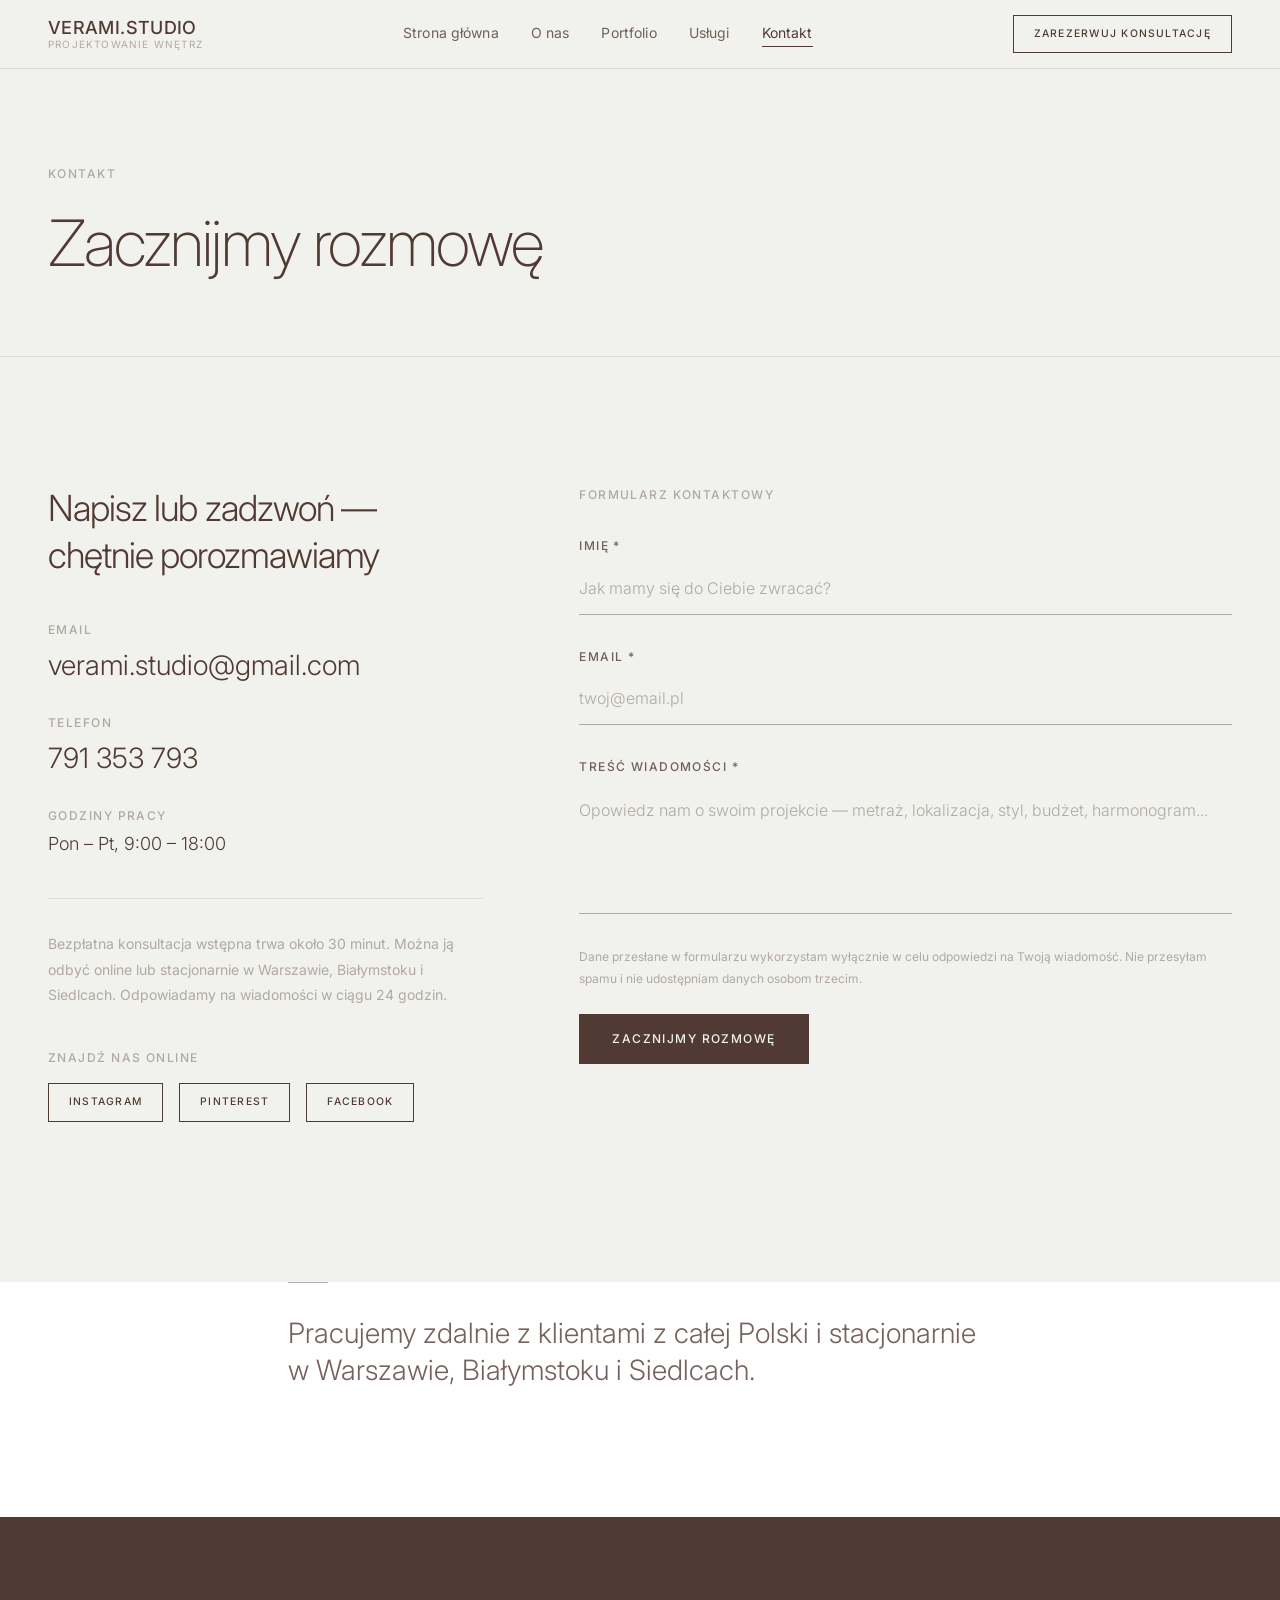
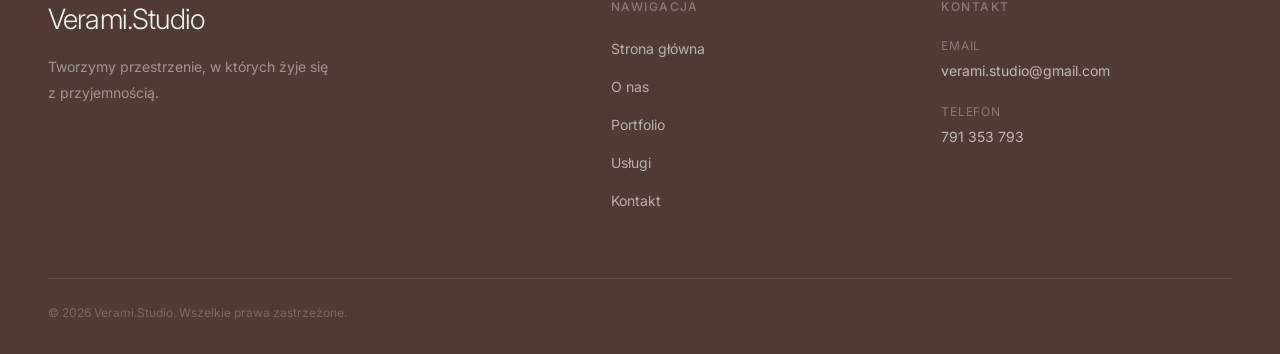
==== kontakt.html @ 72ee15d8 "SEO + social: dodano Facebook do kontakt.html i sameAs w schema.org, fix robots.txt/sitemap domena, " ====
<!DOCTYPE html>
<html lang="pl">
<head>
  <meta charset="UTF-8" />
  <meta name="viewport" content="width=device-width, initial-scale=1.0" />

  <title>Kontakt — Zarezerwuj Konsultację | Verami.Studio</title>
  <meta name="description"
        content="Skontaktuj się z Verami.Studio — architekci wnętrz. Email: verami.studio@gmail.com, tel. 791 353 793. Działamy w Warszawie, Białymstoku i Siedlcach. Bezpłatna konsultacja." />
  <meta name="author"      content="Verami.Studio" />
  <meta name="robots"      content="index, follow, max-snippet:-1" />
  <meta name="theme-color" content="#523A34" />
  <link rel="canonical"    href="https://veramistudio.pl/kontakt.html" />

  <!-- Open Graph -->
  <meta property="og:type"        content="website" />
  <meta property="og:site_name"   content="Verami.Studio" />
  <meta property="og:locale"      content="pl_PL" />
  <meta property="og:url"         content="https://veramistudio.pl/kontakt.html" />
  <meta property="og:title"       content="Kontakt — Verami.Studio" />
  <meta property="og:description" content="Zarezerwuj bezpłatną konsultację z architektem wnętrz. Odpowiadam w 24h." />
  <meta property="og:image"       content="https://veramistudio.pl/assets/og-image.jpg" />
  <meta property="og:image:width"  content="1200" />
  <meta property="og:image:height" content="630" />

  <meta name="twitter:card"        content="summary_large_image" />
  <meta name="twitter:title"       content="Kontakt — Verami.Studio" />
  <meta name="twitter:description" content="Zarezerwuj bezpłatną konsultację. Email: verami.studio@gmail.com" />
  <meta name="twitter:image"       content="https://veramistudio.pl/assets/og-image.jpg" />

  <!-- Preconnect -->
  <link rel="preconnect" href="https://fonts.googleapis.com" />
  <link rel="preconnect" href="https://fonts.gstatic.com" crossorigin />
  <link rel="preconnect" href="https://formspree.io" />

  <!-- CSS -->
  <link rel="stylesheet" href="css/tokens.css" />
  <link rel="stylesheet" href="css/base.css" />
  <link rel="stylesheet" href="css/layout.css" />
  <link rel="stylesheet" href="css/components.css" />
  <link rel="stylesheet" href="css/animations.css" />
  <link rel="stylesheet" href="css/responsive.css" />
  <link rel="stylesheet" href="https://fonts.googleapis.com/css2?family=Inter:wght@200;300;400;500;600&display=swap" />

  <!-- Favicon -->
  <link rel="icon"             href="assets/favicon.ico" sizes="any" />
  <link rel="icon"             href="assets/favicon.svg" type="image/svg+xml" />
  <link rel="apple-touch-icon" href="assets/apple-touch-icon.png" />

  <!-- Schema.org -->
  <script type="application/ld+json">
  {
    "@context": "https://schema.org",
    "@type": "ContactPage",
    "name": "Kontakt — Verami.Studio",
    "url": "https://veramistudio.pl/kontakt.html",
    "description": "Formularz kontaktowy i dane do Verami.Studio — architekci wnętrz, Warszawa, Białystok, Siedlce.",
    "publisher": {
      "@type": "LocalBusiness",
      "@id": "https://veramistudio.pl/#business",
      "name": "Verami.Studio",
      "telephone": "+48791353793",
      "email": "verami.studio@gmail.com",
      "address": {
        "@type": "PostalAddress",
        "addressLocality": "Warszawa",
        "addressCountry": "PL"
      }
    }
  }
  </script>
</head>
<body>

<a href="#main-content" class="skip-link">Przejdź do treści</a>

<!-- NAV -->
<header class="nav is-scrolled" role="banner">
  <div class="nav__inner">
    <a href="index.html" class="nav__logo" aria-label="Verami.Studio — strona główna">
      <span class="nav__logo-name">Verami.Studio</span>
      <span class="nav__logo-tagline">Projektowanie wnętrz</span>
    </a>
    <nav class="nav__links" aria-label="Nawigacja główna">
      <a href="index.html"     class="nav__link">Strona główna</a>
      <a href="o-mnie.html"    class="nav__link">O nas</a>
      <a href="portfolio.html" class="nav__link">Portfolio</a>
      <a href="uslugi.html"    class="nav__link">Usługi</a>
      <a href="kontakt.html"   class="nav__link" aria-current="page">Kontakt</a>
    </nav>
    <a href="kontakt.html" class="btn btn--outline btn--sm nav__cta">Zarezerwuj konsultację</a>
    <button class="nav__hamburger" aria-label="Otwórz menu" aria-expanded="false" aria-controls="mobile-menu">
      <span></span><span></span><span></span>
    </button>
  </div>
</header>

<nav class="nav__mobile" id="mobile-menu" aria-label="Menu mobilne">
  <a href="index.html"     class="nav__mobile-link">Strona główna</a>
  <a href="o-mnie.html"    class="nav__mobile-link">O nas</a>
  <a href="portfolio.html" class="nav__mobile-link">Portfolio</a>
  <a href="uslugi.html"    class="nav__mobile-link">Usługi</a>
  <a href="kontakt.html"   class="nav__mobile-link">Kontakt</a>
  <a href="kontakt.html" class="btn btn--outline nav__mobile-cta">Zarezerwuj konsultację</a>
</nav>

<main id="main-content">

  <!-- PAGE HERO -->
  <section class="page-hero page-hero--hidden-mobile" aria-labelledby="page-title">
    <div class="container">
      <span class="page-hero__label">Kontakt</span>
      <h1 class="page-hero__title reveal" id="page-title">Zacznijmy rozmowę</h1>
    </div>
  </section>

  <!-- CONTACT LAYOUT -->
  <section class="section" aria-labelledby="contact-heading">
    <div class="container">
      <h2 class="sr-only" id="contact-heading">Dane kontaktowe i formularz</h2>

      <div class="contact-layout">

        <!-- Dane kontaktowe -->
        <div>
          <h3 class="contact-info__title reveal">
            Napisz lub zadzwoń —<br />chętnie porozmawiamy
          </h3>

          <address style="font-style:normal;" class="reveal reveal-delay-1">
            <div class="contact-info__item">
              <span class="contact-info__label">Email</span>
              <a href="mailto:verami.studio@gmail.com" class="contact-info__value">
                verami.studio@gmail.com
              </a>
            </div>
            <div class="contact-info__item">
              <span class="contact-info__label">Telefon</span>
              <a href="tel:+48791353793" class="contact-info__value">
                791&nbsp;353&nbsp;793
              </a>
            </div>
            <div class="contact-info__item" style="margin-top:var(--space-4);">
              <span class="contact-info__label">Godziny pracy</span>
              <p class="contact-info__value" style="font-size:var(--text-md);">
                Pon &ndash; Pt, 9:00 &ndash; 18:00
              </p>
            </div>
          </address>

          <p class="contact-info__note reveal reveal-delay-2">
            Bezpłatna konsultacja wstępna trwa około 30 minut.
            Można ją odbyć online lub stacjonarnie w Warszawie, Białymstoku i Siedlcach.
            Odpowiadamy na wiadomości w ciągu 24 godzin.
          </p>

          <div class="reveal reveal-delay-3" style="margin-top:var(--space-10);">
            <p class="contact-info__label" style="margin-bottom:var(--space-4);">Znajdź nas online</p>
            <div style="display:flex;gap:var(--space-4);flex-wrap:wrap;">
              <a href="https://www.instagram.com/verami.studio"
                 class="btn btn--outline btn--sm"
                 rel="noopener noreferrer"
                 target="_blank"
                 aria-label="Instagram Verami.Studio (otwiera się w nowej karcie)">
                Instagram
              </a>
              <a href="https://www.pinterest.com/veramistudio"
                 class="btn btn--outline btn--sm"
                 rel="noopener noreferrer"
                 target="_blank"
                 aria-label="Pinterest Verami.Studio (otwiera się w nowej karcie)">
                Pinterest
              </a>
              <a href="https://www.facebook.com/share/1Arv1LJ2Z5/"
                 class="btn btn--outline btn--sm"
                 rel="noopener noreferrer"
                 target="_blank"
                 aria-label="Facebook Verami.Studio (otwiera się w nowej karcie)">
                Facebook
              </a>
            </div>
          </div>
        </div>

        <!-- Formularz -->
        <div class="reveal reveal-delay-2">
          <p class="label" style="margin-bottom:var(--space-8);">Formularz kontaktowy</p>

          <div id="form-status"
               class="form__status"
               role="alert"
               aria-live="polite"
               aria-atomic="true"></div>

          <form class="form"
                id="contact-form"
                novalidate
                aria-label="Formularz kontaktowy Verami.Studio">

            <div class="form__group">
              <label class="form__label" for="field-name">
                Imię <span aria-label="pole wymagane">*</span>
              </label>
              <input
                class="form__input"
                type="text"
                id="field-name"
                name="name"
                placeholder="Jak mamy się do Ciebie zwracać?"
                autocomplete="given-name"
                required
                aria-required="true"
                aria-describedby="name-error"
              />
              <span id="name-error" class="sr-only" aria-live="polite"></span>
            </div>

            <div class="form__group">
              <label class="form__label" for="field-email">
                Email <span aria-label="pole wymagane">*</span>
              </label>
              <input
                class="form__input"
                type="email"
                id="field-email"
                name="email"
                placeholder="twoj@email.pl"
                autocomplete="email"
                required
                aria-required="true"
                aria-describedby="email-error"
              />
              <span id="email-error" class="sr-only" aria-live="polite"></span>
            </div>

            <div class="form__group">
              <label class="form__label" for="field-message">
                Treść wiadomości <span aria-label="pole wymagane">*</span>
              </label>
              <textarea
                class="form__textarea"
                id="field-message"
                name="message"
                placeholder="Opowiedz nam o swoim projekcie — metraż, lokalizacja, styl, budżet, harmonogram..."
                required
                aria-required="true"
                aria-describedby="message-error"
              ></textarea>
              <span id="message-error" class="sr-only" aria-live="polite"></span>
            </div>

            <div>
              <p style="font-size:var(--text-xs);color:var(--color-dark-40);margin-bottom:var(--space-6);line-height:var(--leading-loose);">
                Dane przesłane w formularzu wykorzystam wyłącznie w celu odpowiedzi
                na Twoją wiadomość. Nie przesyłam spamu i nie udostępniam danych
                osobom trzecim.
              </p>
              <button type="submit" class="btn btn--primary form__submit">
                Zacznijmy rozmowę
              </button>
            </div>

          </form>
        </div>

      </div>
    </div>
  </section>

  <!-- LOKALIZACJA -->
  <section class="section" style="background:var(--color-white);padding-top:0;" aria-label="Lokalizacja">
    <div class="container container--narrow">
      <span class="divider reveal" aria-hidden="true"></span>
      <p class="reveal reveal-delay-1"
         style="font-size:var(--text-xl);font-weight:300;color:var(--color-dark-80);line-height:var(--leading-snug);">
        Pracujemy zdalnie z klientami z całej Polski
        i stacjonarnie w Warszawie, Białymstoku i Siedlcach.
      </p>
    </div>
  </section>

</main>

<footer class="footer" role="contentinfo">
  <div class="container">
    <div class="footer__grid">
      <div>
        <p class="footer__brand-name">Verami.Studio</p>
        <p class="footer__brand-desc">Tworzymy przestrzenie, w których żyje się z przyjemnością.</p>
      </div>
      <nav aria-label="Stopka — nawigacja">
        <p class="footer__heading">Nawigacja</p>
        <ul class="footer__links">
          <li><a href="index.html"     class="footer__link">Strona główna</a></li>
          <li><a href="o-mnie.html"    class="footer__link">O nas</a></li>
          <li><a href="portfolio.html" class="footer__link">Portfolio</a></li>
          <li><a href="uslugi.html"    class="footer__link">Usługi</a></li>
          <li><a href="kontakt.html"   class="footer__link">Kontakt</a></li>
        </ul>
      </nav>
      <address style="font-style:normal;">
        <p class="footer__heading">Kontakt</p>
        <div class="footer__contact-item">
          <span class="footer__contact-label">Email</span>
          <a href="mailto:verami.studio@gmail.com" class="footer__contact-value">verami.studio@gmail.com</a>
        </div>
        <div class="footer__contact-item">
          <span class="footer__contact-label">Telefon</span>
          <a href="tel:+48791353793" class="footer__contact-value">791&nbsp;353&nbsp;793</a>
        </div>
      </address>
    </div>
    <div class="footer__bottom">
      <p class="footer__copy">&copy; <span id="footer-year"></span> Verami.Studio. Wszelkie prawa zastrzeżone.</p>
    </div>
  </div>
</footer>

<script src="js/main.js"       defer></script>
<script src="js/animations.js" defer></script>
<script src="js/form.js"       defer></script>
<script>document.getElementById('footer-year').textContent = new Date().getFullYear();</script>
</body>
</html>
---- css/tokens.css ----
/* ============================================
   VERAMI.STUDIO — tokens.css
   Design tokens — zmienne CSS
   Wszystkie wartosci zdefiniowane w jednym miejscu
   ============================================ */

/* Import fontow z Google Fonts */
@import url('https://fonts.googleapis.com/css2?family=Inter:wght@200;300;400;500;600&display=swap');

:root {

  /* ----------------------------------------
     KOLORY
  ---------------------------------------- */

  /* Kolory marki */
  --color-dark:       #523A34;
  --color-dark-80:    rgba(82, 58, 52, 0.80);
  --color-dark-60:    rgba(82, 58, 52, 0.60);
  --color-dark-40:    rgba(82, 58, 52, 0.40);
  --color-dark-20:    rgba(82, 58, 52, 0.20);
  --color-dark-12:    rgba(82, 58, 52, 0.12);
  --color-dark-06:    rgba(82, 58, 52, 0.06);

  --color-light:      #F1F2ED;
  --color-light-80:   rgba(241, 242, 237, 0.80);
  --color-light-50:   rgba(241, 242, 237, 0.50);
  --color-white:      #FFFFFF;

  /* Kolory semantyczne */
  --color-bg:          var(--color-light);
  --color-text:        var(--color-dark);
  --color-border:      var(--color-dark-12);
  --color-border-mid:  var(--color-dark-40);

  /* ----------------------------------------
     TYPOGRAFIA
  ---------------------------------------- */

  --font-body:    'Inter', system-ui, -apple-system, sans-serif;
  /* Nie uzywamy Cormorant — konsekwentnie Inter */

  /* Skala rozmiarow */
  --text-2xs: 0.6875rem;   /*  11px */
  --text-xs:  0.75rem;     /*  12px */
  --text-sm:  0.875rem;    /*  14px */
  --text-base: 1rem;       /*  16px */
  --text-md:  1.125rem;    /*  18px */
  --text-lg:  1.375rem;    /*  22px */
  --text-xl:  1.75rem;     /*  28px */
  --text-2xl: 2.25rem;     /*  36px */
  --text-3xl: 3rem;        /*  48px */
  --text-4xl: 4rem;        /*  64px */
  --text-hero: clamp(2.75rem, 7vw, 5.5rem);

  /* Interlinie */
  --leading-tight:  1.12;
  --leading-snug:   1.32;
  --leading-normal: 1.62;
  --leading-loose:  1.82;

  /* Kerning */
  --tracking-tight:  -0.03em;
  --tracking-normal: -0.01em;
  --tracking-wide:   0.06em;
  --tracking-wider:  0.12em;
  --tracking-widest: 0.18em;

  /* ----------------------------------------
     SPACING
  ---------------------------------------- */

  --space-1:  0.25rem;   /*  4px */
  --space-2:  0.5rem;    /*  8px */
  --space-3:  0.75rem;   /* 12px */
  --space-4:  1rem;      /* 16px */
  --space-5:  1.25rem;   /* 20px */
  --space-6:  1.5rem;    /* 24px */
  --space-8:  2rem;      /* 32px */
  --space-10: 2.5rem;    /* 40px */
  --space-12: 3rem;      /* 48px */
  --space-16: 4rem;      /* 64px */
  --space-20: 5rem;      /* 80px */
  --space-24: 6rem;      /* 96px */
  --space-32: 8rem;      /* 128px */

  /* Kontenery i sekcje */
  --section-py:    clamp(5rem, 10vw, 9rem);
  --container-px:  clamp(1.25rem, 5vw, 3rem);
  --container-max: 1320px;

  /* ----------------------------------------
     RUCH / ANIMACJE
  ---------------------------------------- */

  /* Krzywne Beziera */
  --ease-out:    cubic-bezier(0.25, 0.46, 0.45, 0.94);
  --ease-in-out: cubic-bezier(0.45, 0, 0.55, 1);
  --ease-spring: cubic-bezier(0.34, 1.56, 0.64, 1);
  --ease-sharp:  cubic-bezier(0.4, 0, 0.2, 1);

  /* Czasy trwania */
  --dur-fast:  0.18s;
  --dur-mid:   0.42s;
  --dur-slow:  0.75s;
  --dur-xl:    1.1s;

  /* ----------------------------------------
     PROMIENIE ZAOKRAGLEN
  ---------------------------------------- */

  --radius-sm: 4px;
  --radius-md: 8px;
  --radius-lg: 16px;
  --radius-xl: 24px;
  --radius-pill: 100px;

  /* ----------------------------------------
     CIENIE
  ---------------------------------------- */

  --shadow-sm:   0 1px 6px rgba(82, 58, 52, 0.06);
  --shadow-card: 0 2px 20px rgba(82, 58, 52, 0.08),
                 0 1px 4px  rgba(82, 58, 52, 0.05);
  --shadow-hover:0 8px 40px rgba(82, 58, 52, 0.13),
                 0 2px 8px  rgba(82, 58, 52, 0.07);
  --shadow-nav:  0 1px 0 var(--color-dark-12);

}
---- css/base.css ----
/* ============================================
   VERAMI.STUDIO — base.css
   Reset, typografia, globalne style
   ============================================ */

/* ---- Reset ---- */
*,
*::before,
*::after {
  box-sizing: border-box;
  margin: 0;
  padding: 0;
}

html {
  font-size: 16px;
  scroll-behavior: smooth;
  -webkit-text-size-adjust: 100%;
  text-size-adjust: 100%;
}

body {
  font-family: var(--font-body);
  font-size: var(--text-base);
  font-weight: 400;
  line-height: var(--leading-normal);
  color: var(--color-dark);
  background-color: var(--color-light);
  -webkit-font-smoothing: antialiased;
  -moz-osx-font-smoothing: grayscale;
  overflow-x: hidden;
}

/* ---- Elementy bazowe ---- */
img,
video,
picture {
  display: block;
  max-width: 100%;
  height: auto;
}

/* Lazy loading — obraz zanim sie zaladuje */
img[loading="lazy"] {
  opacity: 0;
  transition: opacity 0.6s var(--ease-out);
}

img.loaded,
img[loading="lazy"].is-loaded {
  opacity: 1;
}

/* WebP fallback przez picture */
picture img {
  width: 100%;
  height: 100%;
  object-fit: cover;
}

a {
  color: inherit;
  text-decoration: none;
}

ul,
ol {
  list-style: none;
}

button,
input,
textarea,
select {
  font: inherit;
  border: none;
  background: none;
  outline: none;
  appearance: none;
  -webkit-appearance: none;
}

button {
  cursor: pointer;
}

/* ---- Typografia ---- */
h1,
h2,
h3,
h4,
h5,
h6 {
  font-family: var(--font-body);
  font-weight: 300;
  line-height: var(--leading-tight);
  letter-spacing: var(--tracking-tight);
  color: var(--color-dark);
}

p {
  line-height: var(--leading-normal);
}

/* ---- Scrollbar ---- */
::-webkit-scrollbar {
  width: 5px;
}

::-webkit-scrollbar-track {
  background: var(--color-light);
}

::-webkit-scrollbar-thumb {
  background: var(--color-dark-40);
  border-radius: 3px;
}

::-webkit-scrollbar-thumb:hover {
  background: var(--color-dark-80);
}

/* ---- Skip link — dostepnosc klawiaturowa ---- */
.skip-link {
  position: absolute;
  top: -100%;
  left: var(--space-4);
  z-index: 999;
  background: var(--color-dark);
  color: var(--color-light);
  padding: var(--space-3) var(--space-5);
  font-size: var(--text-sm);
  font-weight: 500;
  border-radius: 0 0 var(--radius-sm) var(--radius-sm);
  text-decoration: none;
  transition: top 0.2s;
}

.skip-link:focus {
  top: 0;
}

/* ---- Zaznaczenie tekstu ---- */
::selection {
  background: var(--color-dark);
  color: var(--color-light);
}

/* ---- Focus visible (dostepnosc) ---- */
:focus-visible {
  outline: 2px solid var(--color-dark);
  outline-offset: 3px;
  border-radius: var(--radius-sm);
}

/* ---- Narzedzia pomocnicze ---- */

/* Ukryty wizualnie, dostepny dla czytnikow ekranu */
.sr-only {
  position: absolute;
  width: 1px;
  height: 1px;
  padding: 0;
  margin: -1px;
  overflow: hidden;
  clip: rect(0, 0, 0, 0);
  white-space: nowrap;
  border: 0;
}

/* Label / eyebrow text */
.label {
  display: block;
  font-family: var(--font-body);
  font-size: var(--text-xs);
  font-weight: 500;
  letter-spacing: var(--tracking-wider);
  text-transform: uppercase;
  color: var(--color-dark-40);
}

/* Kreska dekoracyjna */
.divider {
  display: block;
  width: 40px;
  height: 1px;
  background: var(--color-dark-40);
  margin-block: var(--space-8);
}

/* Sekcja ciemna — odwrocone kolory */
.section--dark .label {
  color: rgba(241, 242, 237, 0.5);
}

.section--dark .divider {
  background: rgba(241, 242, 237, 0.3);
}

.section--dark h1,
.section--dark h2,
.section--dark h3 {
  color: var(--color-light);
}
---- css/layout.css ----
/* ============================================
   VERAMI.STUDIO — layout.css
   Kontenery, sekcje, siatki, odstepy
   ============================================ */

/* ---- Kontener ---- */
.container {
  width: 100%;
  max-width: var(--container-max);
  margin-inline: auto;
  padding-inline: var(--container-px);
}

.container--narrow {
  max-width: 800px;
}

.container--wide {
  max-width: 1440px;
}

/* ---- Sekcje ---- */
.section {
  padding-block: var(--section-py);
}

.section--dark {
  background-color: var(--color-dark);
  color: var(--color-light);
}

.section--light {
  background-color: var(--color-white);
}

.section--cream {
  background-color: var(--color-light);
}

/* ---- NAV — sticky header ---- */
.nav {
  position: fixed;
  top: 0;
  left: 0;
  right: 0;
  z-index: 100;
  height: 68px;
  display: flex;
  align-items: center;
  /* przezroczysty poczatkowo — js dodaje .is-scrolled */
  background: transparent;
  transition:
    background 0.4s var(--ease-out),
    box-shadow 0.4s var(--ease-out),
    backdrop-filter 0.4s var(--ease-out);
}

/* Nav po przewinieciu — frosted glass */
.nav.is-scrolled {
  background: rgba(241, 242, 237, 0.92);
  backdrop-filter: blur(16px);
  -webkit-backdrop-filter: blur(16px);
  box-shadow: 0 1px 0 var(--color-dark-12);
}

.nav__inner {
  display: flex;
  align-items: center;
  justify-content: space-between;
  width: 100%;
  max-width: var(--container-max);
  margin-inline: auto;
  padding-inline: var(--container-px);
  gap: var(--space-6);
}

/* Logo */
.nav__logo {
  display: flex;
  flex-direction: column;
  gap: 2px;
  line-height: 1;
  flex-shrink: 0;
}

.nav__logo-name {
  font-family: var(--font-body);
  font-size: 1.125rem;
  font-weight: 500;
  letter-spacing: 0.02em;
  text-transform: uppercase;
  color: var(--color-light);
  transition: color var(--dur-mid) var(--ease-out);
}

.nav__logo-tagline {
  font-size: 0.625rem;
  font-weight: 400;
  letter-spacing: var(--tracking-wider);
  text-transform: uppercase;
  color: rgba(241, 242, 237, 0.55);
  transition: color var(--dur-mid) var(--ease-out);
}

/* Po scrollu — logo wraca do ciemnych kolorow */
.nav.is-scrolled .nav__logo-name {
  color: var(--color-dark);
}

.nav.is-scrolled .nav__logo-tagline {
  color: var(--color-dark-40);
}

/* Linki desktopowe — ukryte na mobile */
.nav__links {
  display: none;
  align-items: center;
  gap: var(--space-8);
  flex: 1;
  justify-content: center;
}

.nav__link {
  font-size: var(--text-sm);
  font-weight: 400;
  letter-spacing: 0.01em;
  color: rgba(241, 242, 237, 0.85);
  position: relative;
  padding-bottom: 2px;
  transition: color var(--dur-fast) var(--ease-out);
  text-shadow: 0 1px 4px rgba(0, 0, 0, 0.35);
}

/* Podkreslenie hover */
.nav__link::after {
  content: '';
  position: absolute;
  bottom: -1px;
  left: 0;
  width: 0;
  height: 1px;
  background: var(--color-light);
  transition: width var(--dur-mid) var(--ease-out);
}

.nav__link:hover,
.nav__link.is-active {
  color: var(--color-light);
}

.nav__link:hover::after,
.nav__link.is-active::after {
  width: 100%;
}

/* Po scrollu — linki wracaja do ciemnych kolorow */
.nav.is-scrolled .nav__link {
  color: var(--color-dark-80);
  text-shadow: none;
}

.nav.is-scrolled .nav__link::after {
  background: var(--color-dark);
}

.nav.is-scrolled .nav__link:hover,
.nav.is-scrolled .nav__link.is-active {
  color: var(--color-dark);
}

/* CTA w nav — ukryty na mobile, widoczny od LG */
.nav__cta {
  display: none !important;
  flex-shrink: 0;
}

/* Domyslnie (na hero, belka przezroczysta): jasny konturowy */
.nav:not(.is-scrolled) .nav__cta,
.nav:not(.is-scrolled) .nav__cta:link,
.nav:not(.is-scrolled) .nav__cta:visited {
  color: var(--color-light) !important;
  border-color: rgba(241, 242, 237, 0.6) !important;
  background: transparent !important;
}

.nav:not(.is-scrolled) .nav__cta:hover {
  color: var(--color-dark) !important;
  background: var(--color-light) !important;
  border-color: var(--color-light) !important;
  transform: translateY(-1px);
}

/* Hamburger */
.nav__hamburger {
  display: flex;
  flex-direction: column;
  justify-content: space-between;
  width: 24px;
  height: 16px;
  cursor: pointer;
  flex-shrink: 0;
}

.nav__hamburger span {
  display: block;
  width: 100%;
  height: 1px;
  background: var(--color-dark);
  transform-origin: left center;
  transition:
    transform var(--dur-mid) var(--ease-out),
    opacity var(--dur-fast) var(--ease-out),
    width var(--dur-mid) var(--ease-out),
    background var(--dur-mid) var(--ease-out);
}

/* Na hero (belka przezroczysta) — hamburger jasny */
.nav:not(.is-scrolled) .nav__hamburger span {
  background: var(--color-light);
}

/* Po scrollu — hamburger ciemny */
.nav.is-scrolled .nav__hamburger span {
  background: var(--color-dark);
}

.nav__hamburger.is-open span:nth-child(1) {
  transform: rotate(42deg);
}

.nav__hamburger.is-open span:nth-child(2) {
  opacity: 0;
  width: 0;
}

.nav__hamburger.is-open span:nth-child(3) {
  transform: rotate(-42deg);
}

/* Menu mobilne */
.nav__mobile {
  position: fixed;
  inset: 0;
  z-index: 99;
  background: var(--color-light);
  display: flex;
  flex-direction: column;
  align-items: center;
  justify-content: center;
  gap: var(--space-6);
  opacity: 0;
  pointer-events: none;
  transition: opacity var(--dur-mid) var(--ease-out);
}

.nav__mobile.is-open {
  opacity: 1;
  pointer-events: all;
}

.nav__mobile-link {
  font-family: var(--font-body);
  font-size: clamp(1.5rem, 6vw, 2.5rem);
  font-weight: 300;
  letter-spacing: var(--tracking-tight);
  color: var(--color-dark);
  transition: opacity var(--dur-fast);
}

.nav__mobile-link:hover {
  opacity: 0.5;
}

.nav__mobile-cta {
  margin-top: var(--space-6);
  color: var(--color-dark) !important;
  border-color: var(--color-dark) !important;
}

/* ---- HERO ---- */
.hero {
  position: relative;
  min-height: 100svh;
  min-height: 100vh; /* fallback */
  display: flex;
  align-items: flex-end;
  overflow: hidden;
}

.hero__bg {
  position: absolute;
  inset: 0;
  background: var(--color-dark);
}

/* Zdjecie hero — lazy load z placeholderem */
.hero__bg-img {
  position: absolute;
  inset: 0;
  width: 100%;
  height: 100%;
  object-fit: cover;
  opacity: 0;
  transition: opacity 1.2s var(--ease-out);
}

.hero__bg-img.is-loaded {
  opacity: 0.48;
}

/* Overlay gradientowy */
.hero__overlay {
  position: absolute;
  inset: 0;
  background: linear-gradient(
    to top,
    rgba(82, 58, 52, 0.85) 0%,
    rgba(82, 58, 52, 0.25) 55%,
    rgba(82, 58, 52, 0.05) 100%
  );
}

.hero__content {
  position: relative;
  z-index: 2;
  padding-top: calc(68px + clamp(4rem, 12vh, 8rem));
  padding-bottom: clamp(4rem, 10vh, 7rem);
  width: 100%;
}

.hero__label {
  display: block;
  font-size: var(--text-xs);
  font-weight: 500;
  letter-spacing: var(--tracking-wider);
  text-transform: uppercase;
  color: rgba(241, 242, 237, 0.5);
  margin-bottom: var(--space-6);
}

.hero__title {
  font-family: var(--font-body);
  font-size: var(--text-hero);
  font-weight: 200;
  line-height: 1.06;
  letter-spacing: -0.025em;
  color: var(--color-light);
  max-width: 820px;
}

.hero__subtitle {
  font-size: clamp(var(--text-base), 2vw, var(--text-md));
  font-weight: 300;
  color: rgba(241, 242, 237, 0.65);
  max-width: 480px;
  line-height: var(--leading-loose);
  margin-top: var(--space-8);
}

.hero__actions {
  display: flex;
  flex-wrap: wrap;
  gap: var(--space-4);
  margin-top: var(--space-10);
}

/* Strzalka scroll */
.hero__scroll {
  position: absolute;
  bottom: var(--space-8);
  right: var(--container-px);
  z-index: 2;
  display: flex;
  flex-direction: column;
  align-items: center;
  gap: var(--space-2);
}

.hero__scroll-text {
  font-size: 0.625rem;
  letter-spacing: var(--tracking-wider);
  text-transform: uppercase;
  color: rgba(241, 242, 237, 0.35);
  writing-mode: vertical-rl;
}

.hero__scroll-line {
  width: 1px;
  height: 52px;
  background: rgba(241, 242, 237, 0.25);
  transform-origin: top;
}

/* ---- PAGE HERO (podstrony) ---- */
.page-hero {
  padding-top: calc(68px + clamp(3rem, 8vw, 6rem));
  padding-bottom: clamp(3rem, 6vw, 5rem);
  border-bottom: 1px solid var(--color-dark-12);
}

.page-hero__label {
  display: block;
  font-size: var(--text-xs);
  font-weight: 500;
  letter-spacing: var(--tracking-wider);
  text-transform: uppercase;
  color: var(--color-dark-40);
  margin-bottom: var(--space-6);
}

.page-hero__title {
  font-family: var(--font-body);
  font-size: clamp(2rem, 6vw, 4rem);
  font-weight: 200;
  letter-spacing: var(--tracking-tight);
  line-height: var(--leading-tight);
  color: var(--color-dark);
}

/* ---- SEKCJA: O MNIE (preview na index) ---- */
.about-preview {
  display: grid;
  grid-template-columns: 1fr;
  gap: clamp(var(--space-10), 6vw, var(--space-20));
  align-items: center;
}

.about-preview__img-wrap {
  position: relative;
  border-radius: var(--radius-md);
  overflow: hidden;
}

.about-preview__img {
  width: 100%;
  aspect-ratio: 4 / 5;
  object-fit: cover;
  display: block;
}

.about-preview__accent {
  position: absolute;
  bottom: var(--space-5);
  left: var(--space-5);
  background: var(--color-dark);
  color: var(--color-light);
  font-size: var(--text-xs);
  font-weight: 500;
  letter-spacing: var(--tracking-wide);
  text-transform: uppercase;
  padding: var(--space-2) var(--space-4);
  border-radius: var(--radius-sm);
}

.about-preview__title {
  font-family: var(--font-body);
  font-size: clamp(1.5rem, 3.5vw, 2.5rem);
  font-weight: 300;
  line-height: var(--leading-snug);
  margin-bottom: var(--space-6);
}

/* ---- SEKCJA: PROCES ---- */
.process {
  display: grid;
  grid-template-columns: 1fr;
  gap: 0;
}

.process__step {
  display: grid;
  grid-template-columns: 52px 1fr;
  gap: var(--space-6);
  align-items: start;
  padding-block: var(--space-8);
  border-top: 1px solid var(--color-dark-12);
}

.process__step:last-child {
  border-bottom: 1px solid var(--color-dark-12);
}

.process__number {
  font-family: var(--font-body);
  font-size: var(--text-3xl);
  font-weight: 200;
  color: var(--color-dark-12);
  line-height: 1;
  letter-spacing: var(--tracking-tight);
  transition: color var(--dur-mid) var(--ease-out);
}

.process__step:hover .process__number {
  color: var(--color-dark-40);
}

.process__title {
  font-family: var(--font-body);
  font-size: var(--text-lg);
  font-weight: 400;
  margin-bottom: var(--space-3);
  color: var(--color-dark);
}

.process__desc {
  font-size: var(--text-sm);
  color: var(--color-dark-80);
  line-height: var(--leading-loose);
}

/* ---- SEKCJA: CTA ---- */
.cta-section {
  text-align: center;
  padding-block: clamp(5rem, 12vw, 9rem);
}

.cta-section__title {
  font-family: var(--font-body);
  font-size: clamp(2rem, 5vw, 3.5rem);
  font-weight: 200;
  line-height: var(--leading-snug);
  color: var(--color-light);
  max-width: 600px;
  margin-inline: auto;
  margin-bottom: var(--space-6);
}

.cta-section__subtitle {
  font-size: var(--text-base);
  color: rgba(241, 242, 237, 0.55);
  max-width: 400px;
  margin-inline: auto;
  margin-bottom: var(--space-10);
  line-height: var(--leading-loose);
}

/* ---- SEKCJA: O MNIE (strona o-mnie.html) ---- */
.about-layout {
  display: grid;
  grid-template-columns: 1fr;
  gap: clamp(var(--space-10), 7vw, var(--space-24));
  align-items: start;
}

.about-photo__img {
  width: 100%;
  aspect-ratio: 3 / 4;
  object-fit: cover;
  border-radius: var(--radius-md);
  display: block;
}

.about-photo__caption {
  margin-top: var(--space-3);
  font-size: var(--text-xs);
  color: var(--color-dark-40);
  letter-spacing: 0.04em;
}

.about-text__title {
  font-family: var(--font-body);
  font-size: clamp(1.5rem, 4vw, 2.5rem);
  font-weight: 300;
  line-height: var(--leading-snug);
  margin-bottom: var(--space-8);
}

.about-text__body {
  font-size: var(--text-base);
  color: var(--color-dark-80);
  line-height: var(--leading-loose);
  margin-bottom: var(--space-5);
}

.about-values {
  display: grid;
  grid-template-columns: 1fr 1fr;
  gap: var(--space-6);
  margin-top: var(--space-10);
  padding-top: var(--space-10);
  border-top: 1px solid var(--color-dark-12);
}

.about-value__number {
  font-family: var(--font-body);
  font-size: var(--text-3xl);
  font-weight: 200;
  color: var(--color-dark);
  line-height: 1;
}

.about-value__label {
  font-size: var(--text-xs);
  color: var(--color-dark-40);
  letter-spacing: 0.04em;
  text-transform: uppercase;
  margin-top: var(--space-1);
}

/* ---- SEKCJA: USLUGI ---- */
.services-list {
  display: grid;
  grid-template-columns: 1fr;
  gap: 0;
}

.service-item {
  display: grid;
  grid-template-columns: 1fr;
  gap: var(--space-4);
  padding-block: var(--space-10);
  border-top: 1px solid var(--color-dark-12);
  transition: background var(--dur-fast);
}

.service-item:last-child {
  border-bottom: 1px solid var(--color-dark-12);
}

.service-item__number {
  font-size: var(--text-xs);
  font-weight: 500;
  color: var(--color-dark-40);
  letter-spacing: var(--tracking-wide);
}

.service-item__title {
  font-family: var(--font-body);
  font-size: clamp(var(--text-xl), 3vw, var(--text-2xl));
  font-weight: 300;
  color: var(--color-dark);
}

.service-item__desc {
  font-size: var(--text-sm);
  color: var(--color-dark-80);
  line-height: var(--leading-loose);
  max-width: 520px;
}

.service-item__price {
  font-family: var(--font-body);
  font-size: var(--text-lg);
  font-weight: 300;
  color: var(--color-dark);
}

/* ---- SEKCJA: KONTAKT ---- */
.contact-layout {
  display: grid;
  grid-template-columns: 1fr;
  gap: clamp(var(--space-12), 8vw, var(--space-24));
}

.contact-info__title {
  font-family: var(--font-body);
  font-size: clamp(1.5rem, 4vw, 2.25rem);
  font-weight: 300;
  line-height: var(--leading-snug);
  margin-bottom: var(--space-10);
  color: var(--color-dark);
}

.contact-info__item {
  display: flex;
  flex-direction: column;
  gap: var(--space-1);
  margin-bottom: var(--space-6);
}

.contact-info__label {
  font-size: var(--text-xs);
  font-weight: 500;
  letter-spacing: var(--tracking-wider);
  text-transform: uppercase;
  color: var(--color-dark-40);
}

.contact-info__value {
  font-family: var(--font-body);
  font-size: var(--text-xl);
  font-weight: 300;
  color: var(--color-dark);
  transition: opacity var(--dur-fast);
}

.contact-info__value:hover {
  opacity: 0.6;
}

.contact-info__note {
  margin-top: var(--space-10);
  padding-top: var(--space-8);
  border-top: 1px solid var(--color-dark-12);
  font-size: var(--text-sm);
  color: var(--color-dark-40);
  line-height: var(--leading-loose);
}

/* ---- STRONA PROJEKTU ---- */
.project-hero {
  margin-top: 68px;
}

.project-hero__img {
  width: 100%;
  height: clamp(280px, 55vh, 660px);
  object-fit: cover;
  display: block;
}

.project-meta {
  display: grid;
  grid-template-columns: 1fr 1fr;
  gap: var(--space-6);
  padding-block: var(--space-8);
  border-bottom: 1px solid var(--color-dark-12);
}

.project-meta__label {
  font-size: var(--text-xs);
  font-weight: 500;
  letter-spacing: var(--tracking-wider);
  text-transform: uppercase;
  color: var(--color-dark-40);
  margin-bottom: var(--space-2);
}

.project-meta__value {
  font-family: var(--font-body);
  font-size: var(--text-lg);
  font-weight: 300;
  color: var(--color-dark);
}

.project-body {
  display: grid;
  grid-template-columns: 1fr;
  gap: var(--space-10);
  padding-block: clamp(3rem, 6vw, 5rem);
}

.project-description {
  font-size: var(--text-md);
  font-weight: 300;
  line-height: var(--leading-loose);
  color: var(--color-dark-80);
}

.project-cta {
  margin-top: var(--space-10);
  padding-top: var(--space-10);
  border-top: 1px solid var(--color-dark-12);
}

.project-cta__title {
  font-family: var(--font-body);
  font-size: var(--text-2xl);
  font-weight: 300;
  margin-bottom: var(--space-4);
}

.project-cta__subtitle {
  font-size: var(--text-sm);
  color: var(--color-dark-80);
  margin-bottom: var(--space-8);
  line-height: var(--leading-loose);
}

/* ---- GALERIA ---- */
.gallery {
  display: grid;
  grid-template-columns: 1fr;
  gap: var(--space-3);
}

.gallery__item {
  overflow: hidden;
  border-radius: var(--radius-sm);
  cursor: zoom-in;
  background: var(--color-dark-06);
}

.gallery__img {
  width: 100%;
  aspect-ratio: 4 / 3;
  object-fit: cover;
  display: block;
  transition: transform var(--dur-slow) var(--ease-out);
}

.gallery__item:hover .gallery__img {
  transform: scale(1.04);
}

/* ---- FOOTER ---- */
.footer {
  background: var(--color-dark);
  color: var(--color-light);
  padding-block: clamp(var(--space-12), 8vw, var(--space-20)) var(--space-8);
}

.footer__grid {
  display: grid;
  grid-template-columns: 1fr;
  gap: var(--space-10);
}

.footer__brand-name {
  font-family: var(--font-body);
  font-size: var(--text-xl);
  font-weight: 300;
  color: var(--color-light);
  letter-spacing: var(--tracking-tight);
  margin-bottom: var(--space-3);
}

.footer__brand-desc {
  font-size: var(--text-sm);
  color: rgba(241, 242, 237, 0.5);
  max-width: 280px;
  line-height: var(--leading-loose);
}

.footer__heading {
  font-size: var(--text-xs);
  font-weight: 500;
  letter-spacing: var(--tracking-wider);
  text-transform: uppercase;
  color: rgba(241, 242, 237, 0.35);
  margin-bottom: var(--space-5);
}

.footer__links {
  display: flex;
  flex-direction: column;
  gap: var(--space-3);
}

.footer__link {
  font-size: var(--text-sm);
  color: rgba(241, 242, 237, 0.65);
  transition: color var(--dur-fast);
}

.footer__link:hover {
  color: var(--color-light);
}

.footer__contact-item {
  display: flex;
  flex-direction: column;
  gap: var(--space-1);
  margin-bottom: var(--space-5);
}

.footer__contact-label {
  font-size: var(--text-xs);
  letter-spacing: var(--tracking-wide);
  text-transform: uppercase;
  color: rgba(241, 242, 237, 0.35);
}

.footer__contact-value {
  font-size: var(--text-sm);
  color: rgba(241, 242, 237, 0.7);
  transition: color var(--dur-fast);
}

.footer__contact-value:hover {
  color: var(--color-light);
}

.footer__bottom {
  display: flex;
  flex-wrap: wrap;
  align-items: center;
  justify-content: space-between;
  gap: var(--space-3);
  margin-top: clamp(var(--space-10), 6vw, var(--space-16));
  padding-top: var(--space-6);
  border-top: 1px solid rgba(241, 242, 237, 0.1);
}

.footer__copy {
  font-size: var(--text-xs);
  color: rgba(241, 242, 237, 0.25);
}
---- css/components.css ----
/* ============================================
   VERAMI.STUDIO — components.css
   Przyciski, karty, filtry, formularz,
   lightbox, grid portfolio
   ============================================ */

/* ================================================
   PRZYCISKI
   ================================================ */

.btn {
  display: inline-flex;
  align-items: center;
  justify-content: center;
  gap: var(--space-2);
  font-family: var(--font-body);
  font-size: var(--text-xs);
  font-weight: 500;
  letter-spacing: var(--tracking-wider);
  text-transform: uppercase;
  padding: 0.875rem 2rem;
  border-radius: 0;                    /* ostry, architektoniczny */
  cursor: pointer;
  white-space: nowrap;
  transition:
    background var(--dur-mid) var(--ease-out),
    color var(--dur-mid) var(--ease-out),
    border-color var(--dur-mid) var(--ease-out),
    transform var(--dur-fast) var(--ease-out),
    box-shadow var(--dur-mid) var(--ease-out);
  position: relative;
  overflow: hidden;
}

/* Ripple efekt przy kliknieciu */
.btn::before {
  content: '';
  position: absolute;
  inset: 0;
  background: currentColor;
  opacity: 0;
  transition: opacity var(--dur-fast);
}

.btn:active::before {
  opacity: 0.06;
}

/* Ciemny — wypelniony */
.btn--primary {
  background: var(--color-dark);
  color: var(--color-light);
  border: 1px solid var(--color-dark);
}

.btn--primary:hover {
  background: transparent;
  color: var(--color-dark);
  transform: translateY(-1px);
  box-shadow: 0 4px 20px rgba(82, 58, 52, 0.2);
}

/* Konturowy */
.btn--outline {
  background: transparent;
  color: var(--color-dark);
  border: 1px solid var(--color-dark);
}

.btn--outline:hover {
  background: var(--color-dark);
  color: var(--color-light);
  transform: translateY(-1px);
}

/* Jasny — na ciemnym tle */
.btn--light {
  background: var(--color-light);
  color: var(--color-dark);
  border: 1px solid var(--color-light);
}

.btn--light:hover {
  background: transparent;
  color: var(--color-light);
  transform: translateY(-1px);
  box-shadow: 0 4px 20px rgba(241, 242, 237, 0.15);
}

/* Ghostowy — sam tekst ze strzalka */
.btn--ghost {
  background: transparent;
  border: none;
  color: var(--color-dark);
  padding-inline: 0;
  letter-spacing: var(--tracking-wide);
  gap: var(--space-3);
}

.btn--ghost::after {
  content: '\2192';           /* → */
  display: inline-block;
  transition: transform var(--dur-mid) var(--ease-spring);
}

.btn--ghost:hover::after {
  transform: translateX(6px);
}

/* Maly */
.btn--sm {
  padding: 0.625rem 1.25rem;
  font-size: 0.65rem;
}

/* ================================================
   KARTY PORTFOLIO
   ================================================ */

/* Grid na stronie portfolio.html */
.portfolio-grid {
  display: grid;
  grid-template-columns: 1fr;
  gap: var(--space-4);
}

/* Grid podgladu na index.html */
.portfolio-preview-grid {
  display: grid;
  grid-template-columns: 1fr;
  gap: var(--space-4);
}

/* Karta projektu */
.project-card {
  display: block;
  position: relative;
  text-decoration: none;
  color: inherit;
  border-radius: var(--radius-md);
  overflow: hidden;
  background: var(--color-dark-06);
  cursor: pointer;
  /* Subtelny cien na hover */
  transition:
    box-shadow var(--dur-mid) var(--ease-out),
    transform var(--dur-mid) var(--ease-out);
}

.project-card:hover {
  box-shadow: var(--shadow-hover);
  transform: translateY(-3px);
}

/* Kontener obrazu — zachowuje proporcje */
.project-card__image-wrap {
  position: relative;
  overflow: hidden;
  aspect-ratio: 4 / 5;    /* pionowe karty — bardzo eleganckie */
}

.project-card__image {
  position: absolute;
  inset: 0;
  width: 100%;
  height: 100%;
  object-fit: cover;
  transition: transform var(--dur-slow) var(--ease-out);
  will-change: transform;
}

/* Zoom obrazu przy hover */
.project-card:hover .project-card__image {
  transform: scale(1.06);
}

/* Overlay — pojawia sie przy hover */
.project-card__overlay {
  position: absolute;
  inset: 0;
  background: linear-gradient(
    to top,
    rgba(82, 58, 52, 0.90) 0%,
    rgba(82, 58, 52, 0.35) 40%,
    transparent 70%
  );
  display: flex;
  flex-direction: column;
  justify-content: flex-end;
  padding: var(--space-6);
  gap: var(--space-2);
  opacity: 0;
  transition: opacity var(--dur-mid) var(--ease-out);
}

.project-card:hover .project-card__overlay {
  opacity: 1;
}

/* Tytul i meta w overlay */
.project-card__title {
  font-family: var(--font-body);
  font-size: var(--text-xl);
  font-weight: 300;
  color: var(--color-light);
  line-height: var(--leading-snug);
  transform: translateY(10px);
  transition: transform var(--dur-mid) var(--ease-out);
}

.project-card__meta {
  font-size: var(--text-xs);
  font-weight: 400;
  letter-spacing: var(--tracking-wide);
  text-transform: uppercase;
  color: rgba(241, 242, 237, 0.65);
  transform: translateY(10px);
  transition: transform var(--dur-mid) var(--ease-out) 0.04s;
}

.project-card:hover .project-card__title,
.project-card:hover .project-card__meta {
  transform: translateY(0);
}

/* Info pod obrazem */
.project-card__info {
  padding: var(--space-4) var(--space-2) var(--space-3);
}

.project-card__info-title {
  font-family: var(--font-body);
  font-size: var(--text-md);
  font-weight: 400;
  color: var(--color-dark);
}

.project-card__info-meta {
  font-size: var(--text-xs);
  color: var(--color-dark-40);
  letter-spacing: 0.04em;
  margin-top: 4px;
}

/* ================================================
   FILTRY PORTFOLIO
   ================================================ */

.filters {
  display: flex;
  flex-wrap: wrap;
  gap: var(--space-2);
  margin-bottom: var(--space-12);
}

.filter-btn {
  font-family: var(--font-body);
  font-size: var(--text-xs);
  font-weight: 500;
  letter-spacing: var(--tracking-wide);
  text-transform: uppercase;
  padding: 0.5rem 1.25rem;
  border: 1px solid var(--color-dark-40);
  border-radius: 100px;          /* pill */
  background: transparent;
  color: var(--color-dark-80);
  cursor: pointer;
  transition:
    background var(--dur-mid) var(--ease-out),
    color var(--dur-mid) var(--ease-out),
    border-color var(--dur-mid) var(--ease-out);
}

.filter-btn:hover {
  border-color: var(--color-dark);
  color: var(--color-dark);
}

.filter-btn.is-active {
  background: var(--color-dark);
  color: var(--color-light);
  border-color: var(--color-dark);
}

/* Pusty stan gridu */
.portfolio-empty {
  grid-column: 1 / -1;
  padding: var(--space-20);
  text-align: center;
  font-size: var(--text-lg);
  font-weight: 300;
  color: var(--color-dark-40);
}

/* ================================================
   FORMULARZ KONTAKTOWY
   ================================================ */

.form {
  display: flex;
  flex-direction: column;
  gap: var(--space-8);
}

.form__group {
  display: flex;
  flex-direction: column;
  gap: var(--space-2);
}

.form__label {
  font-size: var(--text-xs);
  font-weight: 500;
  letter-spacing: var(--tracking-wider);
  text-transform: uppercase;
  color: var(--color-dark-80);
}

.form__input,
.form__textarea {
  font-family: var(--font-body);
  font-size: var(--text-base);
  font-weight: 300;
  color: var(--color-dark);
  background: transparent;
  border: none;
  border-bottom: 1px solid var(--color-dark-40);
  padding: var(--space-3) 0;
  width: 100%;
  border-radius: 0;
  transition: border-color var(--dur-mid) var(--ease-out);
}

.form__input::placeholder,
.form__textarea::placeholder {
  color: var(--color-dark-40);
  font-weight: 300;
}

.form__input:focus,
.form__textarea:focus {
  border-bottom-color: var(--color-dark);
  outline: none;
}

.form__input.is-invalid,
.form__textarea.is-invalid {
  border-bottom-color: #b03020;
}

.form__status.is-loading {
  display: block;
  color: var(--color-dark-60);
  font-style: italic;
}

.form__textarea {
  resize: none;
  min-height: 130px;
  line-height: var(--leading-loose);
}

.form__status {
  font-size: var(--text-sm);
  padding: var(--space-3) var(--space-4);
  border-radius: var(--radius-sm);
  display: none;
  margin-bottom: var(--space-4);
}

.form__status.is-success {
  display: block;
  background: rgba(82, 58, 52, 0.07);
  color: var(--color-dark);
}

.form__status.is-error {
  display: block;
  background: rgba(180, 60, 50, 0.07);
  color: #a02020;
}

/* ================================================
   LIGHTBOX
   ================================================ */

.lightbox {
  position: fixed;
  inset: 0;
  z-index: 200;
  background: rgba(10, 7, 6, 0.96);
  display: flex;
  align-items: center;
  justify-content: center;
  opacity: 0;
  pointer-events: none;
  transition: opacity var(--dur-mid) var(--ease-out);
}

.lightbox.is-open {
  opacity: 1;
  pointer-events: all;
}

.lightbox__img {
  max-width: 88vw;
  max-height: 86vh;
  object-fit: contain;
  border-radius: var(--radius-sm);
  display: block;
}

.lightbox__close {
  position: absolute;
  top: var(--space-6);
  right: var(--space-6);
  width: 44px;
  height: 44px;
  display: flex;
  align-items: center;
  justify-content: center;
  font-size: 1.25rem;
  color: rgba(241, 242, 237, 0.6);
  background: none;
  border: none;
  cursor: pointer;
  transition: color var(--dur-fast);
}

.lightbox__close:hover {
  color: var(--color-light);
}

.lightbox__nav {
  position: absolute;
  top: 50%;
  transform: translateY(-50%);
  background: none;
  border: none;
  color: rgba(241, 242, 237, 0.5);
  font-size: 2.5rem;
  font-weight: 200;
  cursor: pointer;
  padding: var(--space-4);
  line-height: 1;
  transition: color var(--dur-fast);
  -webkit-user-select: none;
  user-select: none;
}

.lightbox__nav:hover {
  color: var(--color-light);
}

.lightbox__nav--prev {
  left: var(--space-4);
}

.lightbox__nav--next {
  right: var(--space-4);
}

.lightbox__counter {
  position: absolute;
  bottom: var(--space-6);
  left: 50%;
  transform: translateX(-50%);
  font-size: var(--text-xs);
  letter-spacing: var(--tracking-wide);
  color: rgba(241, 242, 237, 0.4);
}

/* ================================================
   SKELETON LOADER (portfolio.html)
   ================================================ */

@keyframes skeleton-pulse {
  0%, 100% { opacity: 1; }
  50%       { opacity: 0.4; }
}

.skeleton {
  background: var(--color-dark-06);
  animation: skeleton-pulse 1.8s ease-in-out infinite;
  border-radius: var(--radius-sm);
}

/* Karta skeleton */
.project-card[aria-hidden="true"] .project-card__image-wrap {
  aspect-ratio: 4 / 5;
  animation: skeleton-pulse 1.8s ease-in-out infinite;
}

/* ================================================
   BADGE / TAG
   ================================================ */

.badge {
  display: inline-block;
  font-size: var(--text-xs);
  font-weight: 500;
  letter-spacing: var(--tracking-wide);
  text-transform: uppercase;
  padding: 0.3rem 0.8rem;
  background: var(--color-dark-06);
  color: var(--color-dark-80);
  border-radius: 100px;
}
---- css/animations.css ----
/* ============================================
   VERAMI.STUDIO — animations.css
   Fade-in przy scrollu, hero animacje,
   hover efekty, scroll indicator
   ============================================ */

/* ================================================
   REVEAL — fade-in przy scrollu
   JS dodaje .is-visible przez IntersectionObserver
   ================================================ */

.reveal {
  opacity: 0;
  transform: translateY(24px);
  transition:
    opacity 0.75s var(--ease-out),
    transform 0.75s var(--ease-out);
}

.reveal.is-visible {
  opacity: 1;
  transform: translateY(0);
}

/* Opoznienia — kaskadowe pojawienie sie */
.reveal-delay-1 { transition-delay: 0.1s; }
.reveal-delay-2 { transition-delay: 0.2s; }
.reveal-delay-3 { transition-delay: 0.32s; }
.reveal-delay-4 { transition-delay: 0.45s; }
.reveal-delay-5 { transition-delay: 0.58s; }

/* Wariant poziomy (slide z lewej) */
.reveal-left {
  opacity: 0;
  transform: translateX(-20px);
  transition:
    opacity 0.75s var(--ease-out),
    transform 0.75s var(--ease-out);
}

.reveal-left.is-visible {
  opacity: 1;
  transform: translateX(0);
}

/* Wariant skalowania */
.reveal-scale {
  opacity: 0;
  transform: scale(0.97);
  transition:
    opacity 0.6s var(--ease-out),
    transform 0.6s var(--ease-out);
}

.reveal-scale.is-visible {
  opacity: 1;
  transform: scale(1);
}

/* ================================================
   HERO — animacje wejscia (CSS, bez JS)
   ================================================ */

@keyframes hero-fade-up {
  from {
    opacity: 0;
    transform: translateY(28px);
  }
  to {
    opacity: 1;
    transform: translateY(0);
  }
}

@keyframes hero-fade-in {
  from { opacity: 0; }
  to   { opacity: 1; }
}

/* Kolejnosc animacji elementow hero */
.hero__label {
  animation: hero-fade-up 0.85s var(--ease-out) 0.15s both;
}

.hero__title {
  animation: hero-fade-up 0.9s var(--ease-out) 0.3s both;
}

.hero__subtitle {
  animation: hero-fade-up 0.9s var(--ease-out) 0.48s both;
}

.hero__actions {
  animation: hero-fade-up 0.9s var(--ease-out) 0.65s both;
}

.hero__scroll {
  animation: hero-fade-in 1s var(--ease-out) 1.1s both;
}

/* ================================================
   SCROLL INDICATOR — animowana linia
   ================================================ */

@keyframes scroll-line-drop {
  0% {
    transform: scaleY(0);
    transform-origin: top center;
    opacity: 1;
  }
  50% {
    transform: scaleY(1);
    transform-origin: top center;
    opacity: 1;
  }
  51% {
    transform: scaleY(1);
    transform-origin: bottom center;
  }
  100% {
    transform: scaleY(0);
    transform-origin: bottom center;
    opacity: 0.3;
  }
}

.hero__scroll-line {
  animation: scroll-line-drop 2.2s var(--ease-in-out) 1.5s infinite;
}

/* ================================================
   NAV — plynne wejscie po zaladowaniu
   ================================================ */

.nav {
  animation: hero-fade-in 0.6s var(--ease-out) 0.05s both;
}

/* ================================================
   OBRAZY — lazy load fade-in
   ================================================ */

/*
  Obrazy z loading="lazy" zaczynaja od opacity:0
  JS dodaje klase .is-loaded gdy sie zaladuja
  Efekt: plynne pojawienie sie bez skoku layoutu
*/

img[loading="lazy"] {
  opacity: 0;
  transition: opacity 0.55s var(--ease-out);
}

img[loading="lazy"].is-loaded {
  opacity: 1;
}

/* Hero bg — osobna wartosc (dluzszy czas) */
.hero__bg-img[loading="lazy"],
.hero__bg-img {
  opacity: 0;
  transition: opacity 1.3s var(--ease-out);
}

.hero__bg-img.is-loaded {
  opacity: 0.48;
}

/* ================================================
   HOVER — efekty premiumowe
   ================================================ */

/* Link z podkresleniem slide */
.hover-underline {
  position: relative;
}

.hover-underline::after {
  content: '';
  position: absolute;
  bottom: -2px;
  left: 0;
  width: 0;
  height: 1px;
  background: currentColor;
  transition: width var(--dur-mid) var(--ease-out);
}

.hover-underline:hover::after {
  width: 100%;
}

/* Obraz zoom */
.hover-zoom {
  overflow: hidden;
}

.hover-zoom img {
  transition: transform var(--dur-slow) var(--ease-out);
  will-change: transform;
}

.hover-zoom:hover img {
  transform: scale(1.05);
}

/* Karta z cieniem */
.hover-lift {
  transition:
    transform var(--dur-mid) var(--ease-out),
    box-shadow var(--dur-mid) var(--ease-out);
}

.hover-lift:hover {
  transform: translateY(-4px);
  box-shadow: var(--shadow-hover);
}

/* ================================================
   PRZEJSCIA STRON (opcjonalne)
   Subtelne fade przy ladowaniu strony
   ================================================ */

@keyframes page-in {
  from {
    opacity: 0;
    transform: translateY(8px);
  }
  to {
    opacity: 1;
    transform: translateY(0);
  }
}

main {
  animation: page-in 0.5s var(--ease-out) 0.05s both;
}

/* ================================================
   LIGHTBOX — animacja wejscia
   ================================================ */

@keyframes lightbox-img-in {
  from {
    opacity: 0;
    transform: scale(0.96);
  }
  to {
    opacity: 1;
    transform: scale(1);
  }
}

.lightbox.is-open .lightbox__img {
  animation: lightbox-img-in 0.3s var(--ease-out) both;
}

/* ================================================
   PREFERS REDUCED MOTION
   Szanujemy preferencje uzytkownikow
   ================================================ */

@media (prefers-reduced-motion: reduce) {
  *,
  *::before,
  *::after {
    animation-duration: 0.01ms !important;
    animation-iteration-count: 1 !important;
    transition-duration: 0.01ms !important;
  }

  .reveal,
  .reveal-left,
  .reveal-scale {
    opacity: 1;
    transform: none;
    transition: none;
  }

  img[loading="lazy"] {
    opacity: 1;
    transition: none;
  }
}
---- css/responsive.css ----
/* ============================================
   VERAMI.STUDIO — responsive.css
   Mobile-first breakpointy
   
   Podejście: najpierw mobile, potem powiekszamy
   
   Breakpointy:
   sm:  480px  — duzy telefon / maly tablet
   md:  640px  — tablet pionowy
   lg:  900px  — tablet poziomy / maly desktop
   xl:  1100px — desktop
   2xl: 1280px — duzy desktop
   ============================================ */


/* ================================================
   MOBILE — ukrycie page-hero na stronie kontaktu
   ================================================ */

.page-hero--hidden-mobile {
  display: none;
}

@media (min-width: 900px) {
  .page-hero--hidden-mobile {
    display: block;
  }
}


/* ================================================
   SM — 480px
   ================================================ */

@media (min-width: 480px) {

  /* Grid portfolio — 2 kolumny */
  .portfolio-grid {
    grid-template-columns: 1fr 1fr;
  }

  .portfolio-preview-grid {
    grid-template-columns: 1fr 1fr;
  }

  /* Galeria — 2 kolumny */
  .gallery {
    grid-template-columns: 1fr 1fr;
  }

  /* Meta projektu — 2 kolumny */
  .project-meta {
    grid-template-columns: 1fr 1fr;
  }

  /* Wartosci o-mnie */
  .about-values {
    grid-template-columns: repeat(4, 1fr);
  }

}


/* ================================================
   MD — 640px
   ================================================ */

@media (min-width: 640px) {

  /* Sekcja: uslugi — numer boczny */
  .service-item {
    grid-template-columns: 48px 1fr;
    gap: var(--space-6);
    align-items: start;
  }

  /* Meta projektu — 4 kolumny */
  .project-meta {
    grid-template-columns: repeat(4, 1fr);
  }

  /* Galeria — pierwsze zdjecie szersze */
  .gallery {
    grid-template-columns: 1fr 1fr;
  }

  .gallery__item:first-child {
    grid-column: span 2;
  }

  .gallery__item:first-child .gallery__img {
    aspect-ratio: 16 / 9;
  }

  /* Footer grid */
  .footer__grid {
    grid-template-columns: 1fr 1fr;
  }

}


/* ================================================
   LG — 900px
   Desktop
   ================================================ */

@media (min-width: 900px) {

  /* NAV — pokaz linki, ukryj hamburger */
  .nav__links {
    display: flex;
  }

  .nav__cta {
    display: inline-flex !important;
  }

  .nav__hamburger {
    display: none;
  }

  /* Sekcja O mnie — dwie kolumny */
  .about-preview {
    grid-template-columns: 1fr 1fr;
  }

  /* Sekcja About na podstronie */
  .about-layout {
    grid-template-columns: 1fr 1fr;
  }

  /* Kontakt — dwie kolumny */
  .contact-layout {
    grid-template-columns: 1fr 1.5fr;
  }

  /* Proces — 2 kolumny */
  .process {
    grid-template-columns: 1fr 1fr;
  }

  .process__step {
    padding: var(--space-10) var(--space-8);
    border-right: 1px solid var(--color-dark-12);
    border-top: 1px solid var(--color-dark-12);
  }

  .process__step:nth-child(2n) {
    border-right: none;
  }

  /* Projekt — tytul sticky w lewej kolumnie */
  .project-body {
    grid-template-columns: 1fr 2fr;
    gap: var(--space-20);
  }

  /* Uslugi — cena z prawej */
  .service-item {
    grid-template-columns: 48px 1fr auto;
    align-items: start;
  }

  .service-item__price {
    text-align: right;
    padding-top: 2px;
  }

  /* Portfolio grid — 3 kolumny */
  .portfolio-grid {
    grid-template-columns: repeat(3, 1fr);
  }

  /* Podglad portfolio — pierwsza karta szersza */
  .portfolio-preview-grid {
    grid-template-columns: 1fr 1fr 1fr;
  }

  .portfolio-preview-grid .project-card:first-child {
    grid-column: span 2;
  }

  .portfolio-preview-grid .project-card:first-child .project-card__image-wrap {
    aspect-ratio: 16 / 10;
  }

  /* Galeria — 3 kolumny */
  .gallery {
    grid-template-columns: repeat(3, 1fr);
  }

  .gallery__item:first-child {
    grid-column: span 2;
  }

  .gallery__item:first-child .gallery__img {
    aspect-ratio: 4 / 3;
  }

  /* Footer — 3 kolumny */
  .footer__grid {
    grid-template-columns: 1.8fr 1fr 1fr;
  }

}


/* ================================================
   XL — 1100px
   ================================================ */

@media (min-width: 1100px) {

  /* Hero tytul jeszcze wiekszy */
  .hero__title {
    max-width: 900px;
  }

  /* Portfolio grid — opcjonalnie 4 kolumny */
  /* Zakomentuj jesli wolisz zostac przy 3 */
  /*
  .portfolio-grid {
    grid-template-columns: repeat(4, 1fr);
  }
  */

  /* Wieksza galeria na stronie projektu */
  .gallery {
    grid-template-columns: repeat(3, 1fr);
    gap: var(--space-4);
  }

}


/* ================================================
   2XL — 1280px
   ================================================ */

@media (min-width: 1280px) {

  /* Podglad portfolio — pelny ukad */
  .portfolio-preview-grid {
    gap: var(--space-5);
  }

  /* Wieksza wysokosc hero zdjecia projektu */
  .project-hero__img {
    height: clamp(400px, 65vh, 760px);
  }

}


/* ================================================
   PRINT — minimalny styl druku
   ================================================ */

@media print {

  .nav,
  .nav__mobile,
  .hero__scroll,
  .lightbox,
  .footer {
    display: none !important;
  }

  body {
    font-size: 12pt;
    color: #000;
    background: #fff;
  }

  .hero {
    min-height: auto;
    padding: 2cm 0;
  }

  .hero__title {
    font-size: 24pt;
    color: #000;
  }

  a {
    color: #000;
    text-decoration: underline;
  }

}
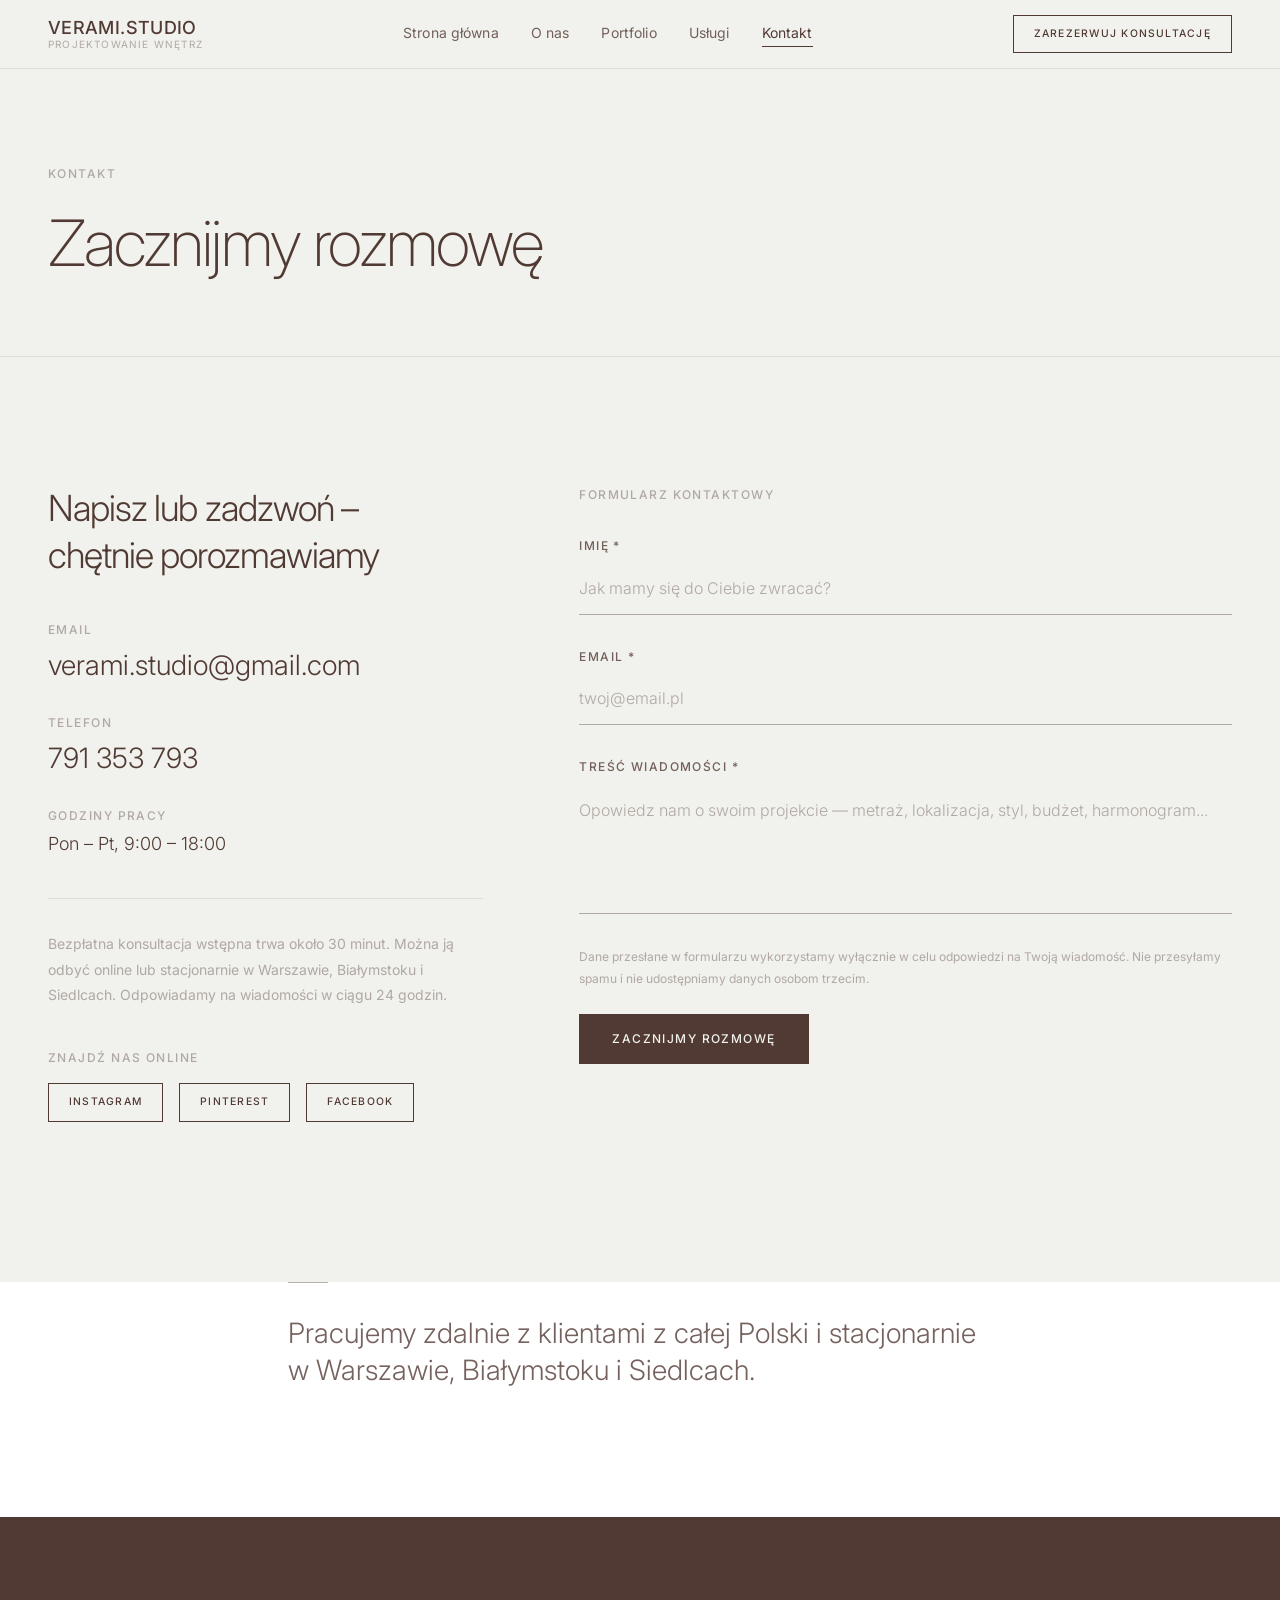
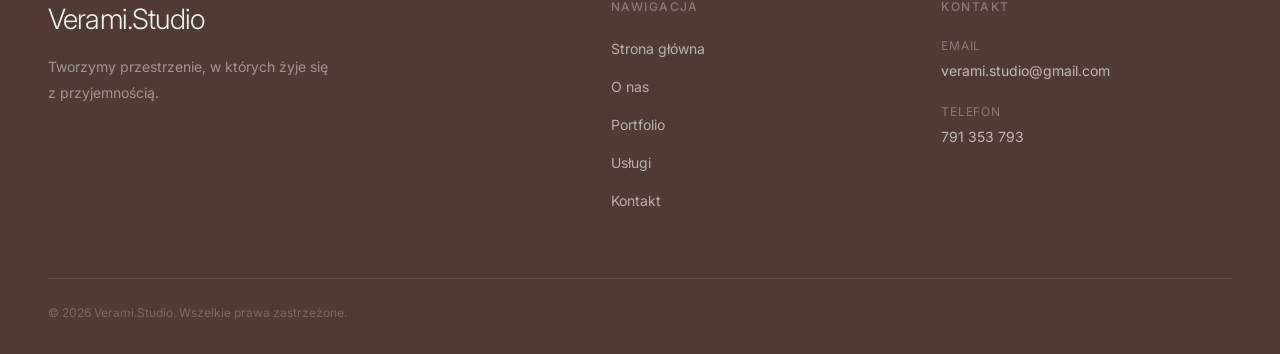
==== commit 2f9c98bd: "humanizacja tekstów: myślniki, liczba mnoga, opisy projektów" ====
--- a/kontakt.html
+++ b/kontakt.html
@@ -124,7 +124,7 @@
         <!-- Dane kontaktowe -->
         <div>
           <h3 class="contact-info__title reveal">
-            Napisz lub zadzwoń —<br />chętnie porozmawiamy
+            Napisz lub zadzwoń –<br />chętnie porozmawiamy
           </h3>
 
           <address style="font-style:normal;" class="reveal reveal-delay-1">
@@ -251,8 +251,8 @@
 
             <div>
               <p style="font-size:var(--text-xs);color:var(--color-dark-40);margin-bottom:var(--space-6);line-height:var(--leading-loose);">
-                Dane przesłane w formularzu wykorzystam wyłącznie w celu odpowiedzi
-                na Twoją wiadomość. Nie przesyłam spamu i nie udostępniam danych
+                Dane przesłane w formularzu wykorzystamy wyłącznie w celu odpowiedzi
+                na Twoją wiadomość. Nie przesyłamy spamu i nie udostępniamy danych
                 osobom trzecim.
               </p>
               <button type="submit" class="btn btn--primary form__submit">
--- a/css/components.css
+++ b/css/components.css
@@ -471,6 +471,112 @@
 }
 
 /* ================================================
+   HERO SLIDER (projekt.html)
+   ================================================ */
+
+.hero-slider {
+  position: relative;
+  width: 100%;
+  overflow: hidden;
+  background: var(--color-dark);
+}
+
+.hero-slider__track {
+  display: flex;
+  will-change: transform;
+}
+
+.hero-slider__slide {
+  flex: 0 0 100%;
+  width: 100%;
+}
+
+.hero-slider__slide img {
+  width: 100%;
+  height: clamp(280px, 55vh, 660px);
+  object-fit: cover;
+  display: block;
+}
+
+/* Strzalki */
+.hero-slider__btn {
+  position: absolute;
+  top: 50%;
+  transform: translateY(-50%);
+  z-index: 10;
+  background: transparent;
+  border: none;
+  color: var(--color-light);
+  font-size: 2.5rem;
+  font-weight: 200;
+  width: 48px;
+  height: 48px;
+  display: flex;
+  align-items: center;
+  justify-content: center;
+  cursor: pointer;
+  line-height: 1;
+  transition: opacity var(--dur-fast);
+  -webkit-user-select: none;
+  user-select: none;
+  text-shadow: 0 1px 6px rgba(0, 0, 0, 0.5);
+}
+
+.hero-slider__btn:hover {
+  opacity: 0.7;
+}
+
+.hero-slider__btn--prev { left: var(--space-4); }
+.hero-slider__btn--next { right: var(--space-4); }
+
+/* Kropki */
+.hero-slider__dots {
+  position: absolute;
+  bottom: var(--space-5);
+  left: 50%;
+  transform: translateX(-50%);
+  display: flex;
+  gap: var(--space-2);
+  z-index: 10;
+}
+
+.hero-slider__dot {
+  width: 6px;
+  height: 6px;
+  border-radius: 50%;
+  background: rgba(241, 242, 237, 0.4);
+  border: none;
+  cursor: pointer;
+  padding: 0;
+  transition: background var(--dur-mid), transform var(--dur-mid);
+}
+
+.hero-slider__dot.is-active {
+  background: var(--color-light);
+  transform: scale(1.35);
+}
+
+/* Kontrolki — domyslnie ukryte, pokazuja sie przy interakcji */
+.hero-slider__btn,
+.hero-slider__dots {
+  opacity: 0;
+  transition: opacity 0.4s ease;
+  pointer-events: none;
+}
+
+.hero-slider.controls-visible .hero-slider__btn,
+.hero-slider.controls-visible .hero-slider__dots {
+  opacity: 1;
+  pointer-events: auto;
+}
+
+/* Ukryj strzalki gdy tylko 1 zdjecie */
+.hero-slider--single .hero-slider__btn,
+.hero-slider--single .hero-slider__dots {
+  display: none;
+}
+
+/* ================================================
    SKELETON LOADER (portfolio.html)
    ================================================ */
 
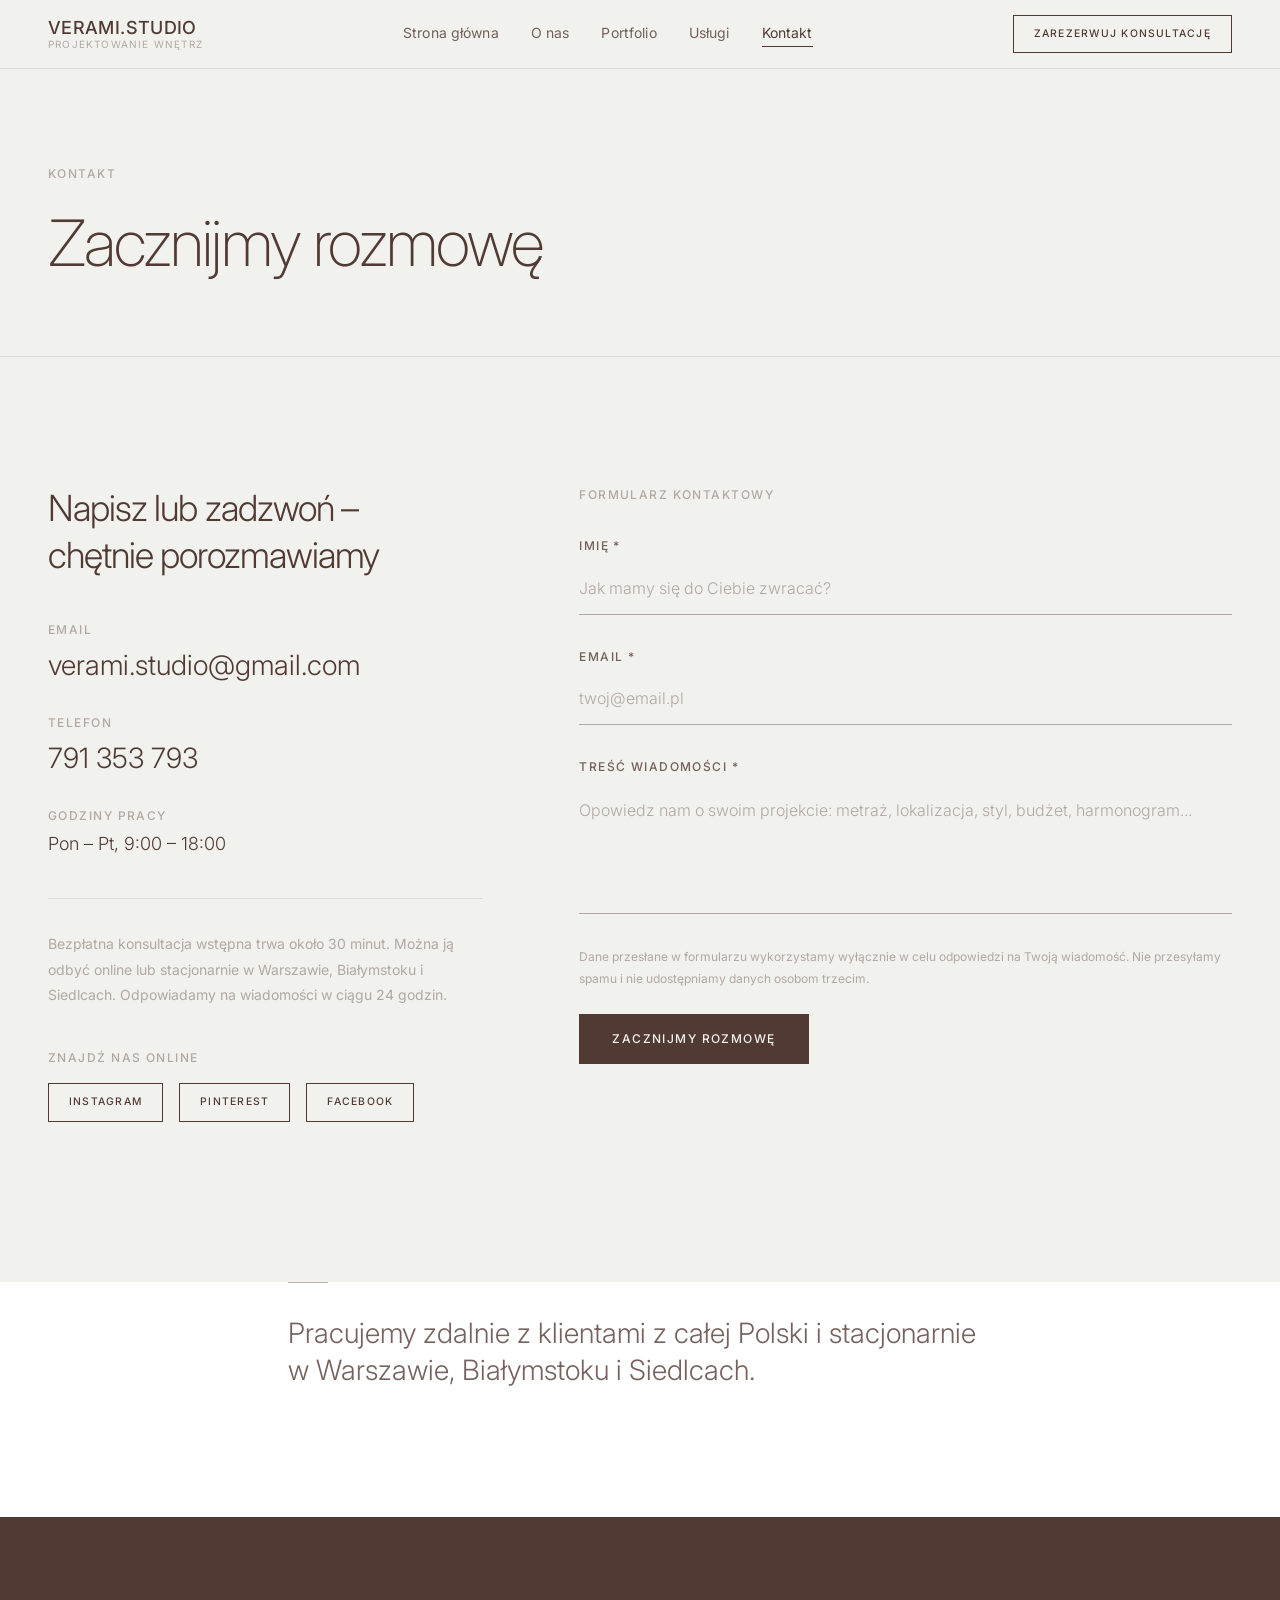
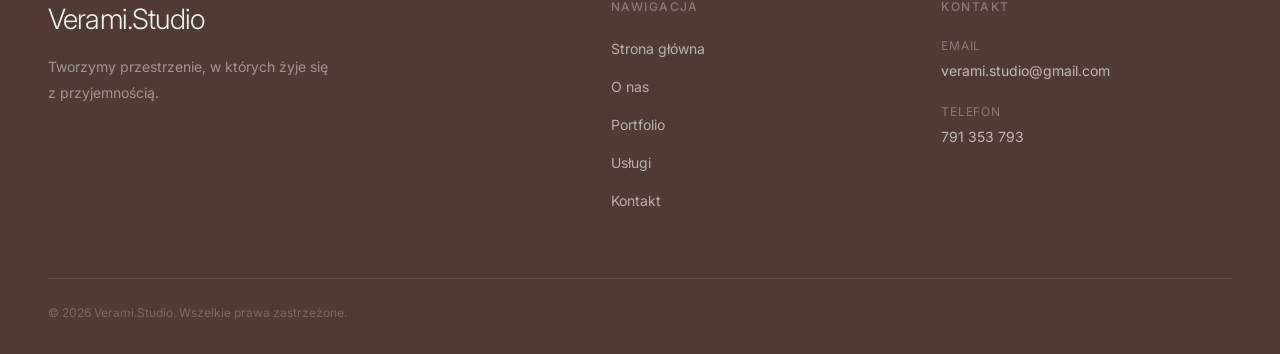
==== commit fc94fcd8: "poprawka myślników – weryfikacja i brakujące em-dashe" ====
--- a/kontakt.html
+++ b/kontakt.html
@@ -241,7 +241,7 @@
                 class="form__textarea"
                 id="field-message"
                 name="message"
-                placeholder="Opowiedz nam o swoim projekcie — metraż, lokalizacja, styl, budżet, harmonogram..."
+                placeholder="Opowiedz nam o swoim projekcie: metraż, lokalizacja, styl, budżet, harmonogram..."
                 required
                 aria-required="true"
                 aria-describedby="message-error"
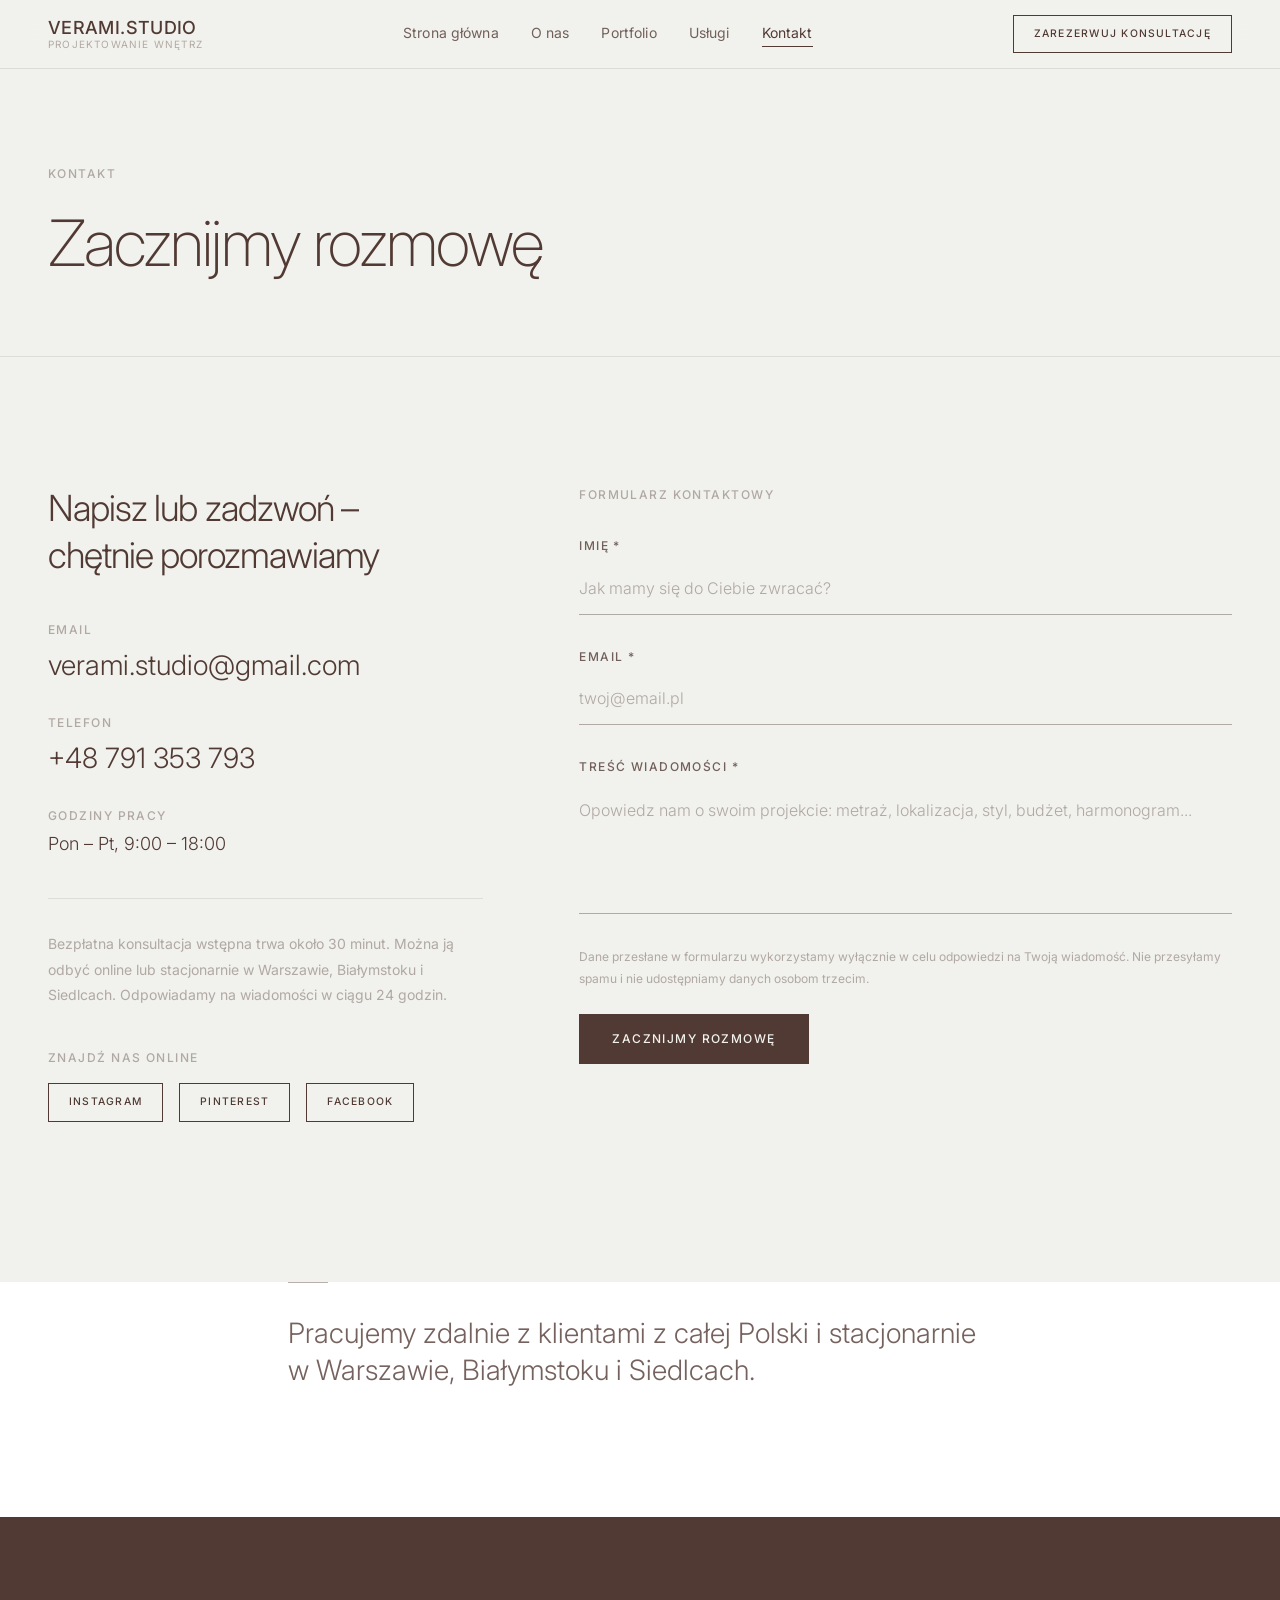
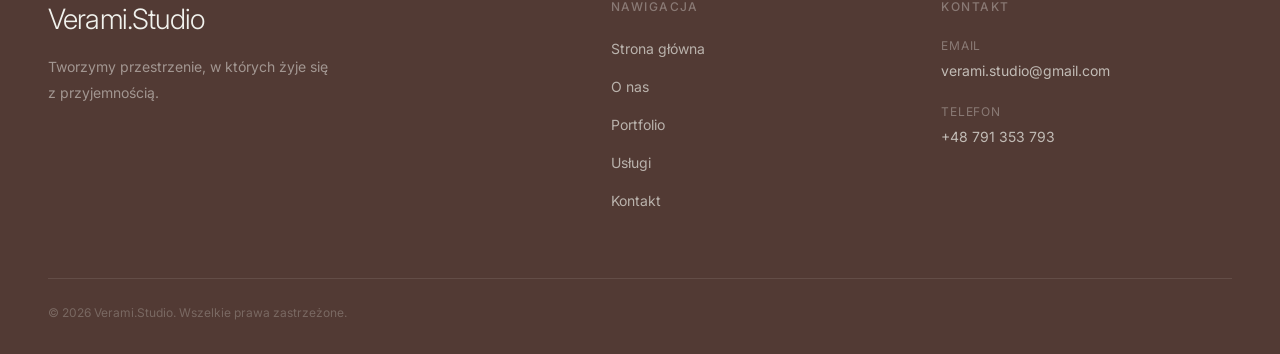
==== commit 0e21bac4: "Dodaj prefix +48 do numeru telefonu" ====
--- a/kontakt.html
+++ b/kontakt.html
@@ -6,7 +6,7 @@
 
   <title>Kontakt — Zarezerwuj Konsultację | Verami.Studio</title>
   <meta name="description"
-        content="Skontaktuj się z Verami.Studio — architekci wnętrz. Email: verami.studio@gmail.com, tel. 791 353 793. Działamy w Warszawie, Białymstoku i Siedlcach. Bezpłatna konsultacja." />
+        content="Skontaktuj się z Verami.Studio — architekci wnętrz. Email: verami.studio@gmail.com, tel. +48 791 353 793. Działamy w Warszawie, Białymstoku i Siedlcach. Bezpłatna konsultacja." />
   <meta name="author"      content="Verami.Studio" />
   <meta name="robots"      content="index, follow, max-snippet:-1" />
   <meta name="theme-color" content="#523A34" />
@@ -137,7 +137,7 @@
             <div class="contact-info__item">
               <span class="contact-info__label">Telefon</span>
               <a href="tel:+48791353793" class="contact-info__value">
-                791&nbsp;353&nbsp;793
+                +48 791&nbsp;353&nbsp;793
               </a>
             </div>
             <div class="contact-info__item" style="margin-top:var(--space-4);">
@@ -306,7 +306,7 @@
         </div>
         <div class="footer__contact-item">
           <span class="footer__contact-label">Telefon</span>
-          <a href="tel:+48791353793" class="footer__contact-value">791&nbsp;353&nbsp;793</a>
+          <a href="tel:+48791353793" class="footer__contact-value">+48 791&nbsp;353&nbsp;793</a>
         </div>
       </address>
     </div>
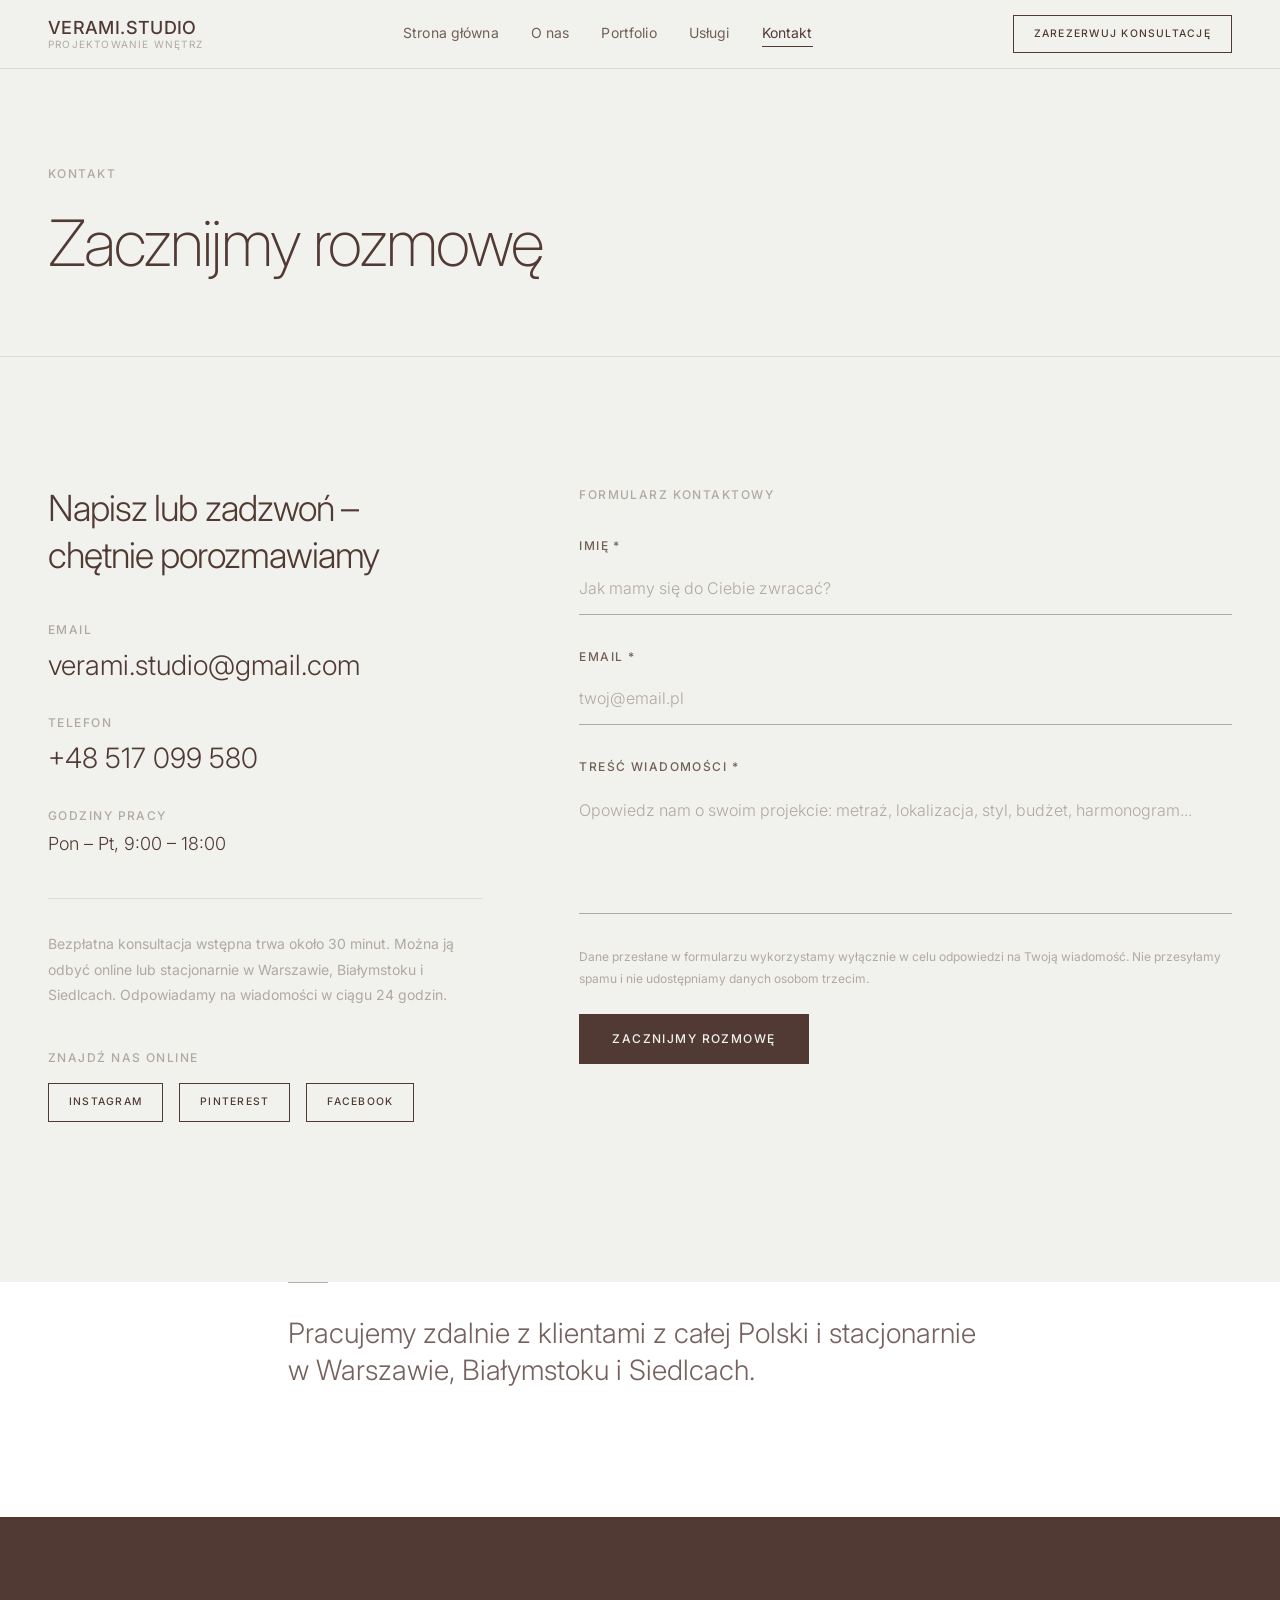
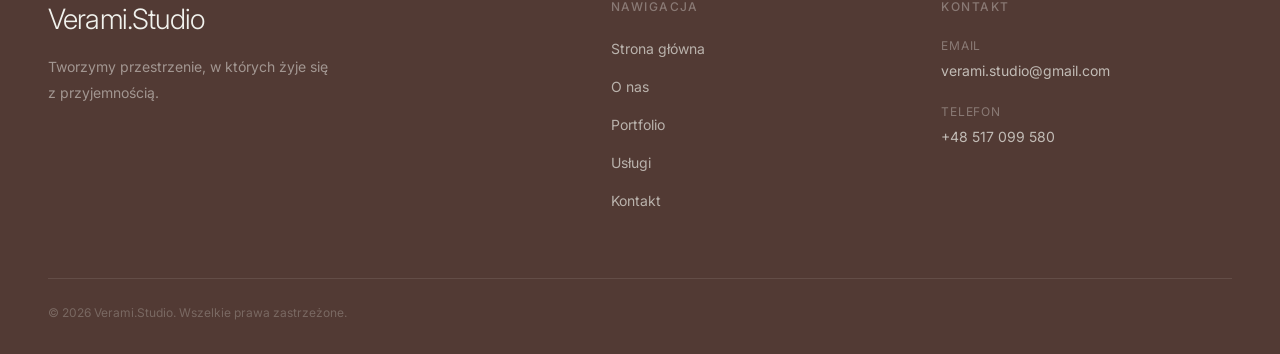
==== commit 1c28b131: "Aktualizacja numeru telefonu na +48 517 099 580" ====
--- a/kontakt.html
+++ b/kontakt.html
@@ -6,7 +6,7 @@
 
   <title>Kontakt — Zarezerwuj Konsultację | Verami.Studio</title>
   <meta name="description"
-        content="Skontaktuj się z Verami.Studio — architekci wnętrz. Email: verami.studio@gmail.com, tel. +48 791 353 793. Działamy w Warszawie, Białymstoku i Siedlcach. Bezpłatna konsultacja." />
+        content="Skontaktuj się z Verami.Studio — architekci wnętrz. Email: verami.studio@gmail.com, tel. +48 517 099 580. Działamy w Warszawie, Białymstoku i Siedlcach. Bezpłatna konsultacja." />
   <meta name="author"      content="Verami.Studio" />
   <meta name="robots"      content="index, follow, max-snippet:-1" />
   <meta name="theme-color" content="#523A34" />
@@ -59,7 +59,7 @@
       "@type": "LocalBusiness",
       "@id": "https://veramistudio.pl/#business",
       "name": "Verami.Studio",
-      "telephone": "+48791353793",
+      "telephone": "+48517099580",
       "email": "verami.studio@gmail.com",
       "address": {
         "@type": "PostalAddress",
@@ -136,8 +136,8 @@
             </div>
             <div class="contact-info__item">
               <span class="contact-info__label">Telefon</span>
-              <a href="tel:+48791353793" class="contact-info__value">
-                +48 791&nbsp;353&nbsp;793
+              <a href="tel:+48517099580" class="contact-info__value">
+                +48 517&nbsp;099&nbsp;580
               </a>
             </div>
             <div class="contact-info__item" style="margin-top:var(--space-4);">
@@ -306,7 +306,7 @@
         </div>
         <div class="footer__contact-item">
           <span class="footer__contact-label">Telefon</span>
-          <a href="tel:+48791353793" class="footer__contact-value">+48 791&nbsp;353&nbsp;793</a>
+          <a href="tel:+48517099580" class="footer__contact-value">+48 517&nbsp;099&nbsp;580</a>
         </div>
       </address>
     </div>
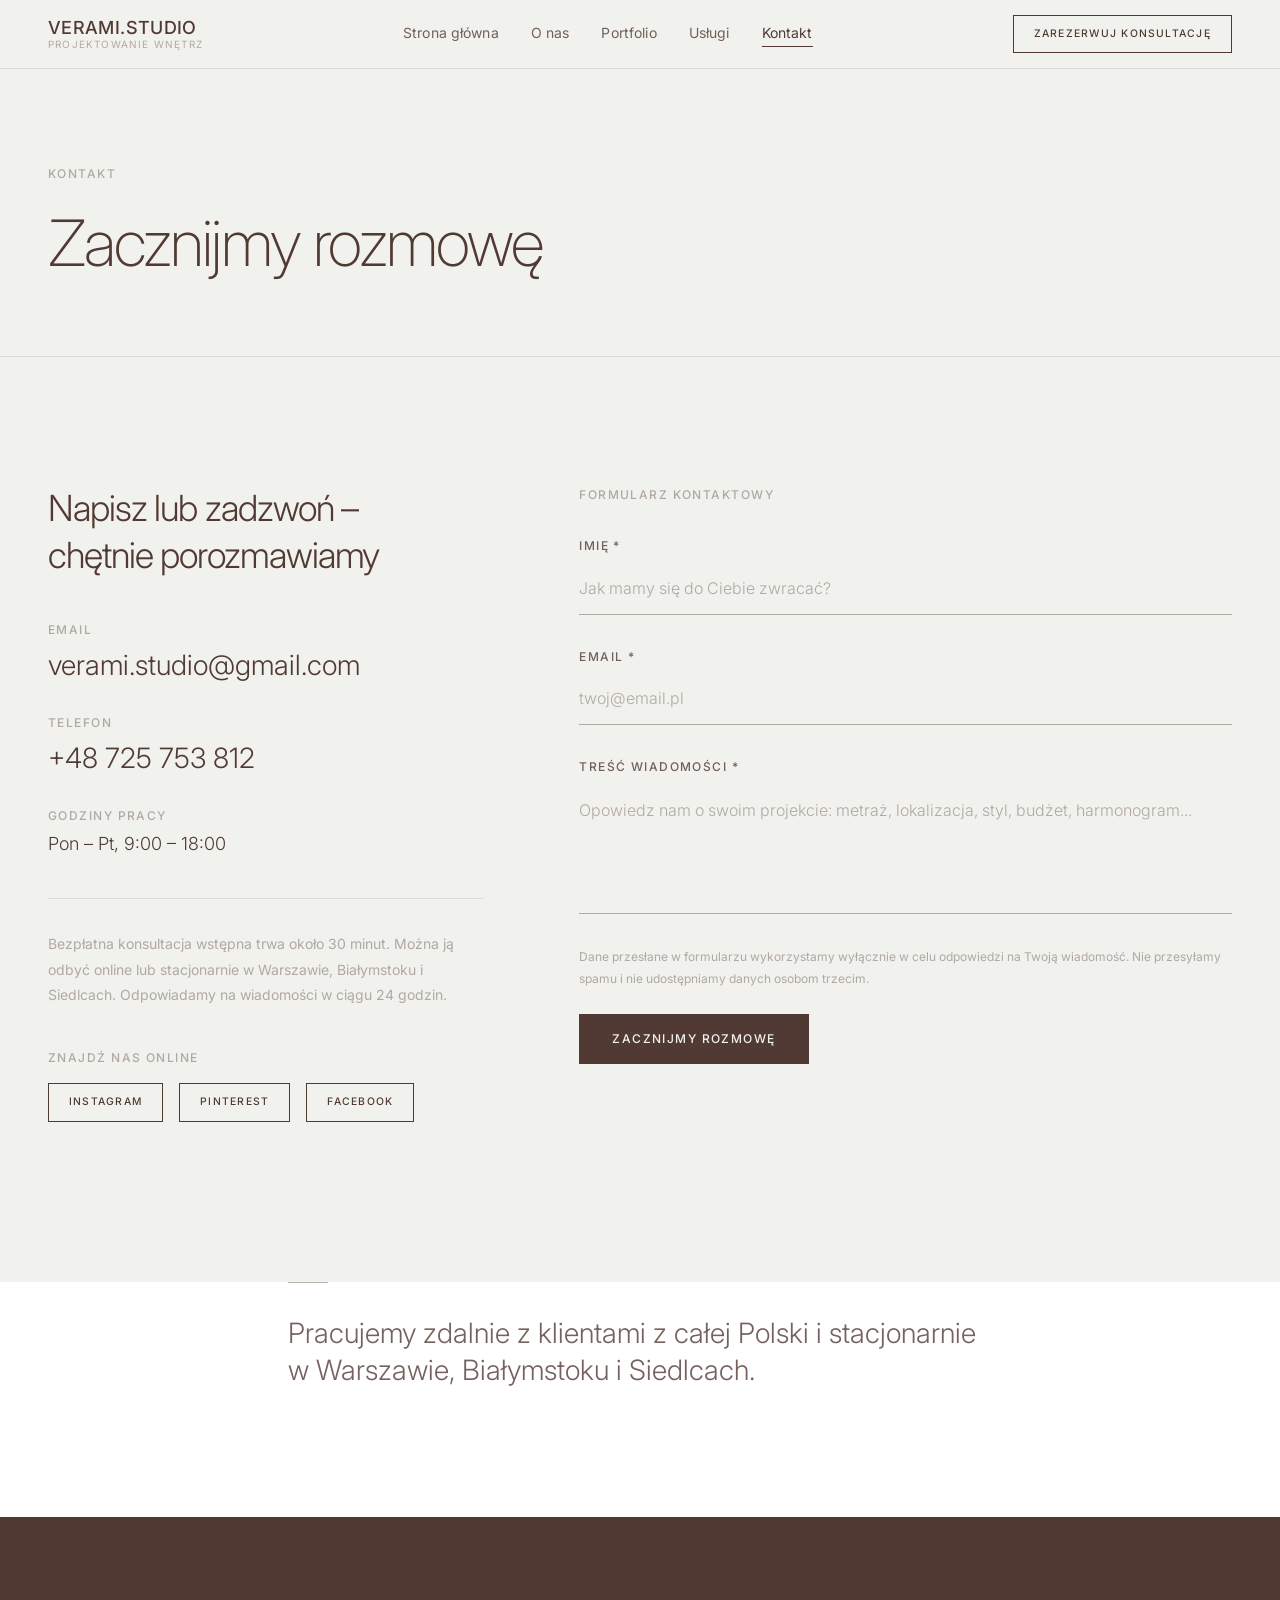
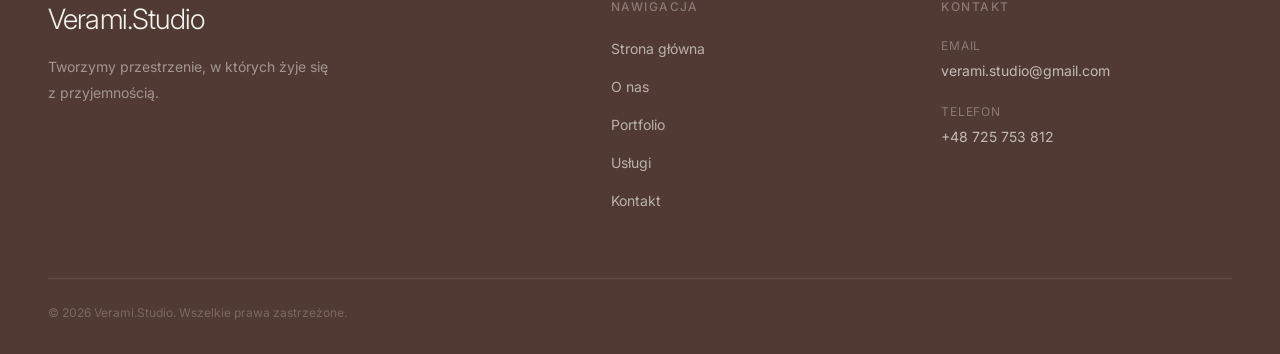
==== commit 344fffae: "Poprawka numeru telefonu na +48 725 753 812" ====
--- a/kontakt.html
+++ b/kontakt.html
@@ -6,7 +6,7 @@
 
   <title>Kontakt — Zarezerwuj Konsultację | Verami.Studio</title>
   <meta name="description"
-        content="Skontaktuj się z Verami.Studio — architekci wnętrz. Email: verami.studio@gmail.com, tel. +48 517 099 580. Działamy w Warszawie, Białymstoku i Siedlcach. Bezpłatna konsultacja." />
+        content="Skontaktuj się z Verami.Studio — architekci wnętrz. Email: verami.studio@gmail.com, tel. +48 725 753 812. Działamy w Warszawie, Białymstoku i Siedlcach. Bezpłatna konsultacja." />
   <meta name="author"      content="Verami.Studio" />
   <meta name="robots"      content="index, follow, max-snippet:-1" />
   <meta name="theme-color" content="#523A34" />
@@ -59,7 +59,7 @@
       "@type": "LocalBusiness",
       "@id": "https://veramistudio.pl/#business",
       "name": "Verami.Studio",
-      "telephone": "+48517099580",
+      "telephone": "+48725753812",
       "email": "verami.studio@gmail.com",
       "address": {
         "@type": "PostalAddress",
@@ -136,8 +136,8 @@
             </div>
             <div class="contact-info__item">
               <span class="contact-info__label">Telefon</span>
-              <a href="tel:+48517099580" class="contact-info__value">
-                +48 517&nbsp;099&nbsp;580
+              <a href="tel:+48725753812" class="contact-info__value">
+                +48 725&nbsp;753&nbsp;812
               </a>
             </div>
             <div class="contact-info__item" style="margin-top:var(--space-4);">
@@ -306,7 +306,7 @@
         </div>
         <div class="footer__contact-item">
           <span class="footer__contact-label">Telefon</span>
-          <a href="tel:+48517099580" class="footer__contact-value">+48 517&nbsp;099&nbsp;580</a>
+          <a href="tel:+48725753812" class="footer__contact-value">+48 725&nbsp;753&nbsp;812</a>
         </div>
       </address>
     </div>
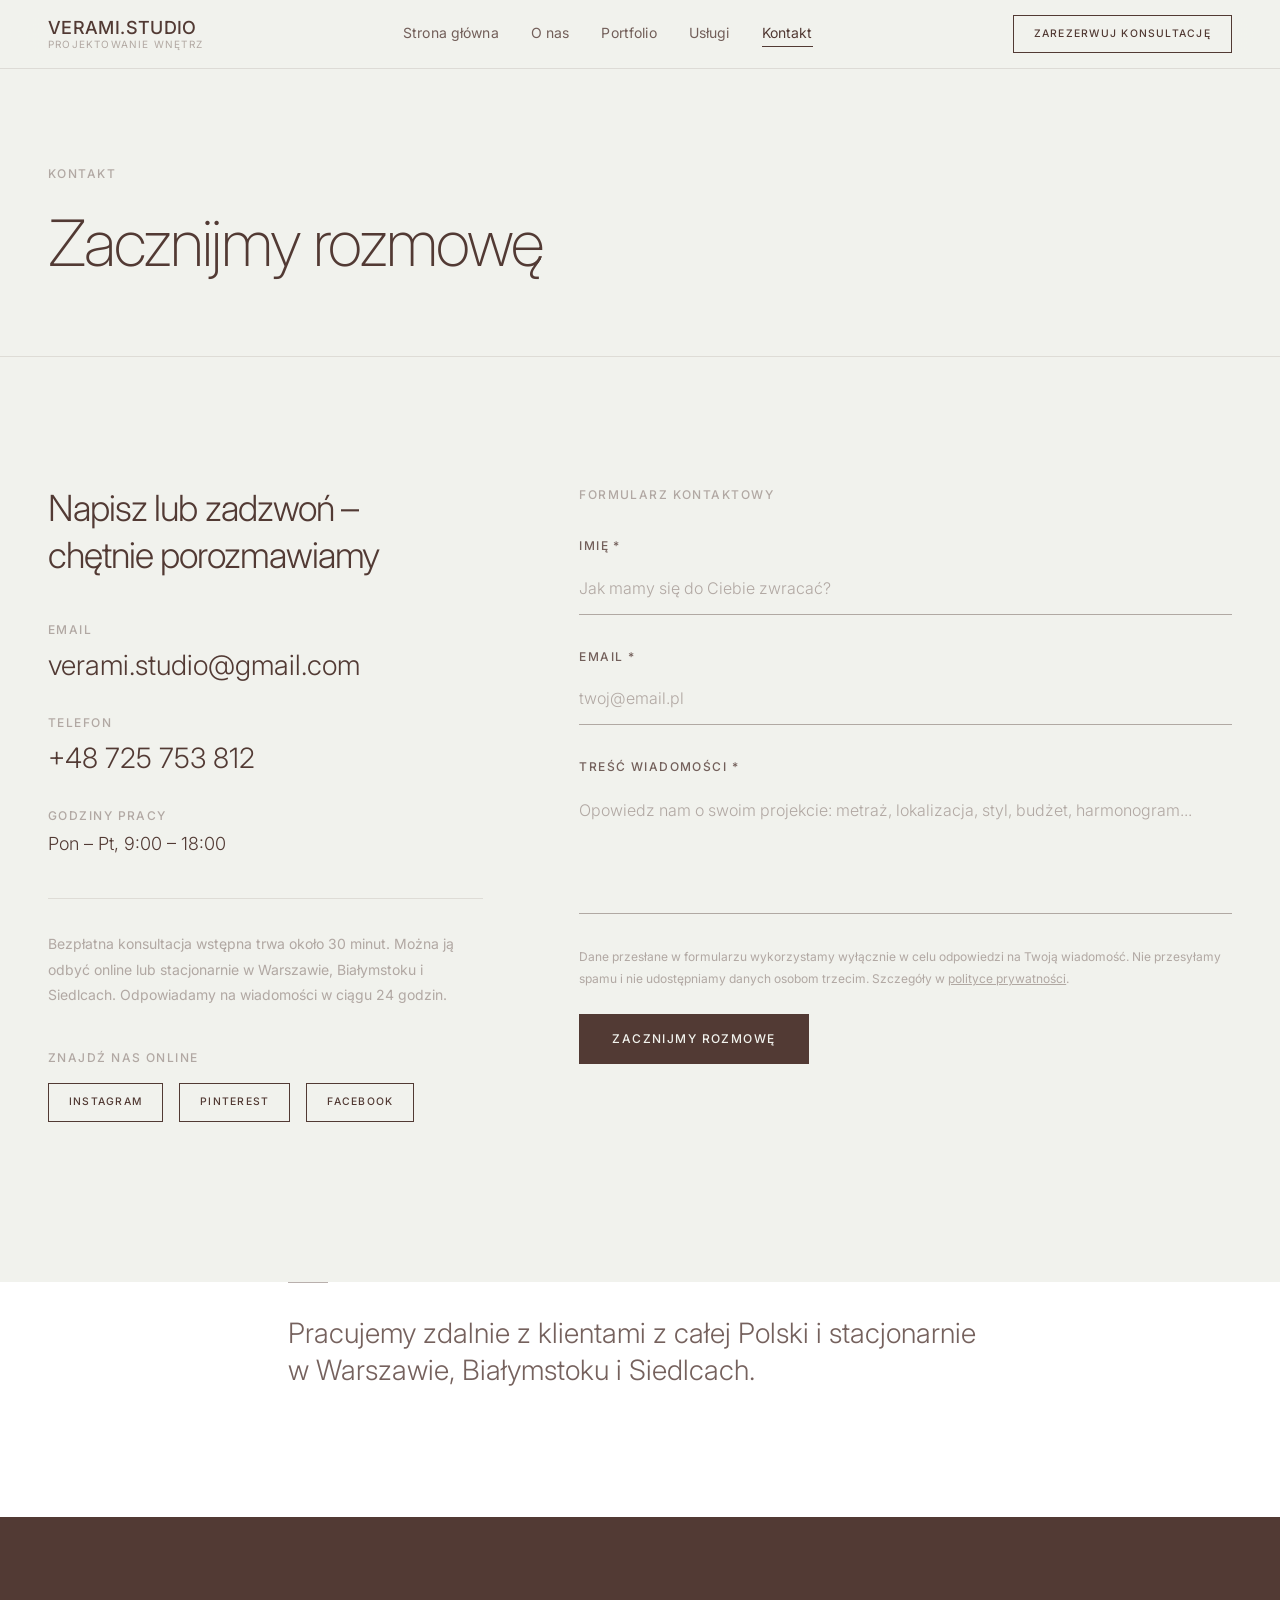
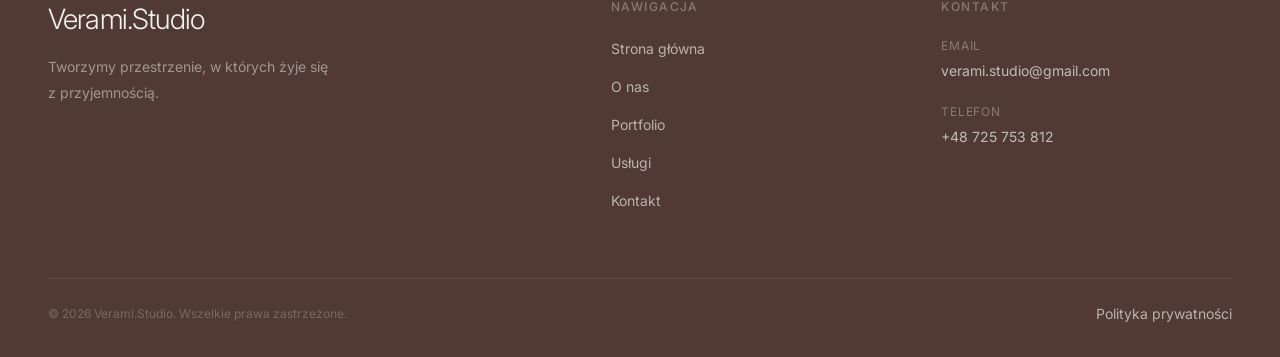
==== commit 5e8ad1c1: "Dodano polityke prywatnosci i linki w stopce" ====
--- a/kontakt.html
+++ b/kontakt.html
@@ -253,7 +253,7 @@
               <p style="font-size:var(--text-xs);color:var(--color-dark-40);margin-bottom:var(--space-6);line-height:var(--leading-loose);">
                 Dane przesłane w formularzu wykorzystamy wyłącznie w celu odpowiedzi
                 na Twoją wiadomość. Nie przesyłamy spamu i nie udostępniamy danych
-                osobom trzecim.
+                osobom trzecim. Szczegóły w <a href="polityka-prywatnosci.html" style="color:var(--color-dark-40);text-decoration:underline;">polityce prywatności</a>.
               </p>
               <button type="submit" class="btn btn--primary form__submit">
                 Zacznijmy rozmowę
@@ -312,6 +312,7 @@
     </div>
     <div class="footer__bottom">
       <p class="footer__copy">&copy; <span id="footer-year"></span> Verami.Studio. Wszelkie prawa zastrzeżone.</p>
+      <p class="footer__copy"><a href="polityka-prywatnosci.html" class="footer__link">Polityka prywatności</a></p>
     </div>
   </div>
 </footer>
